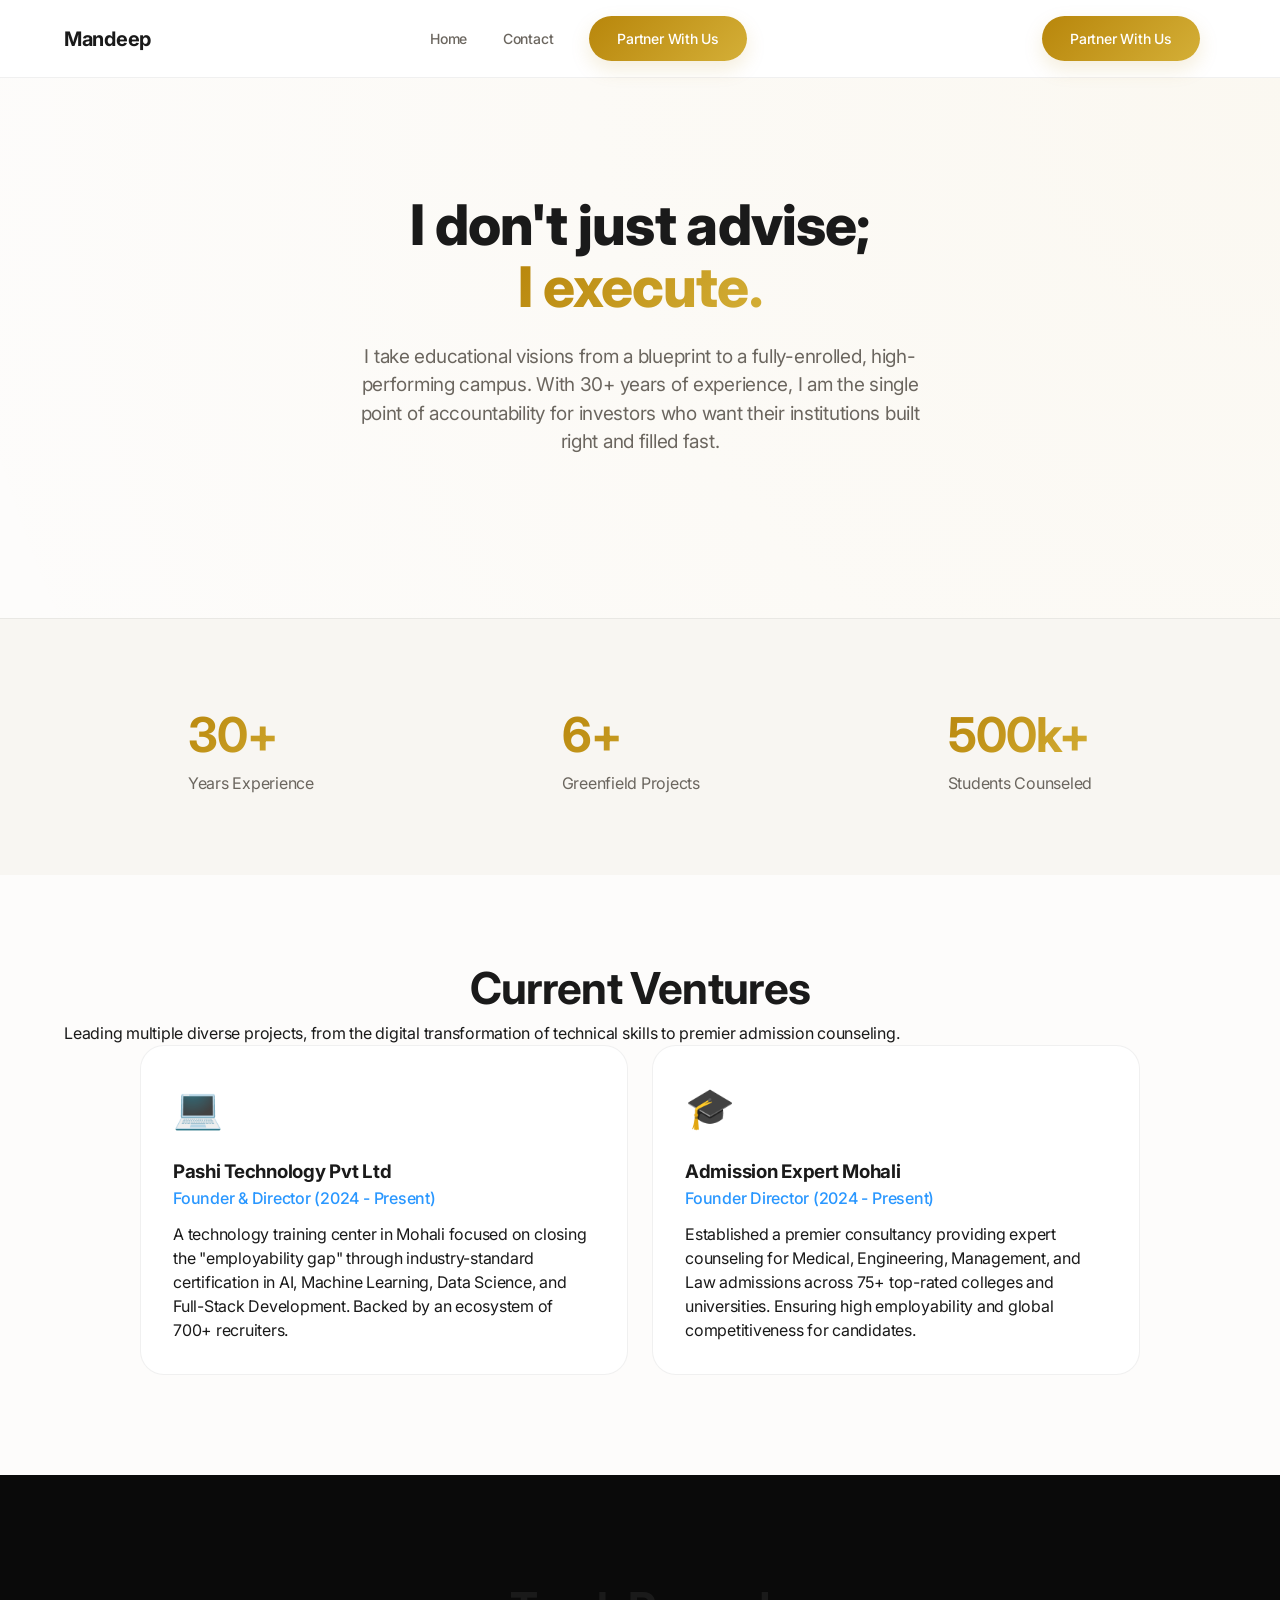
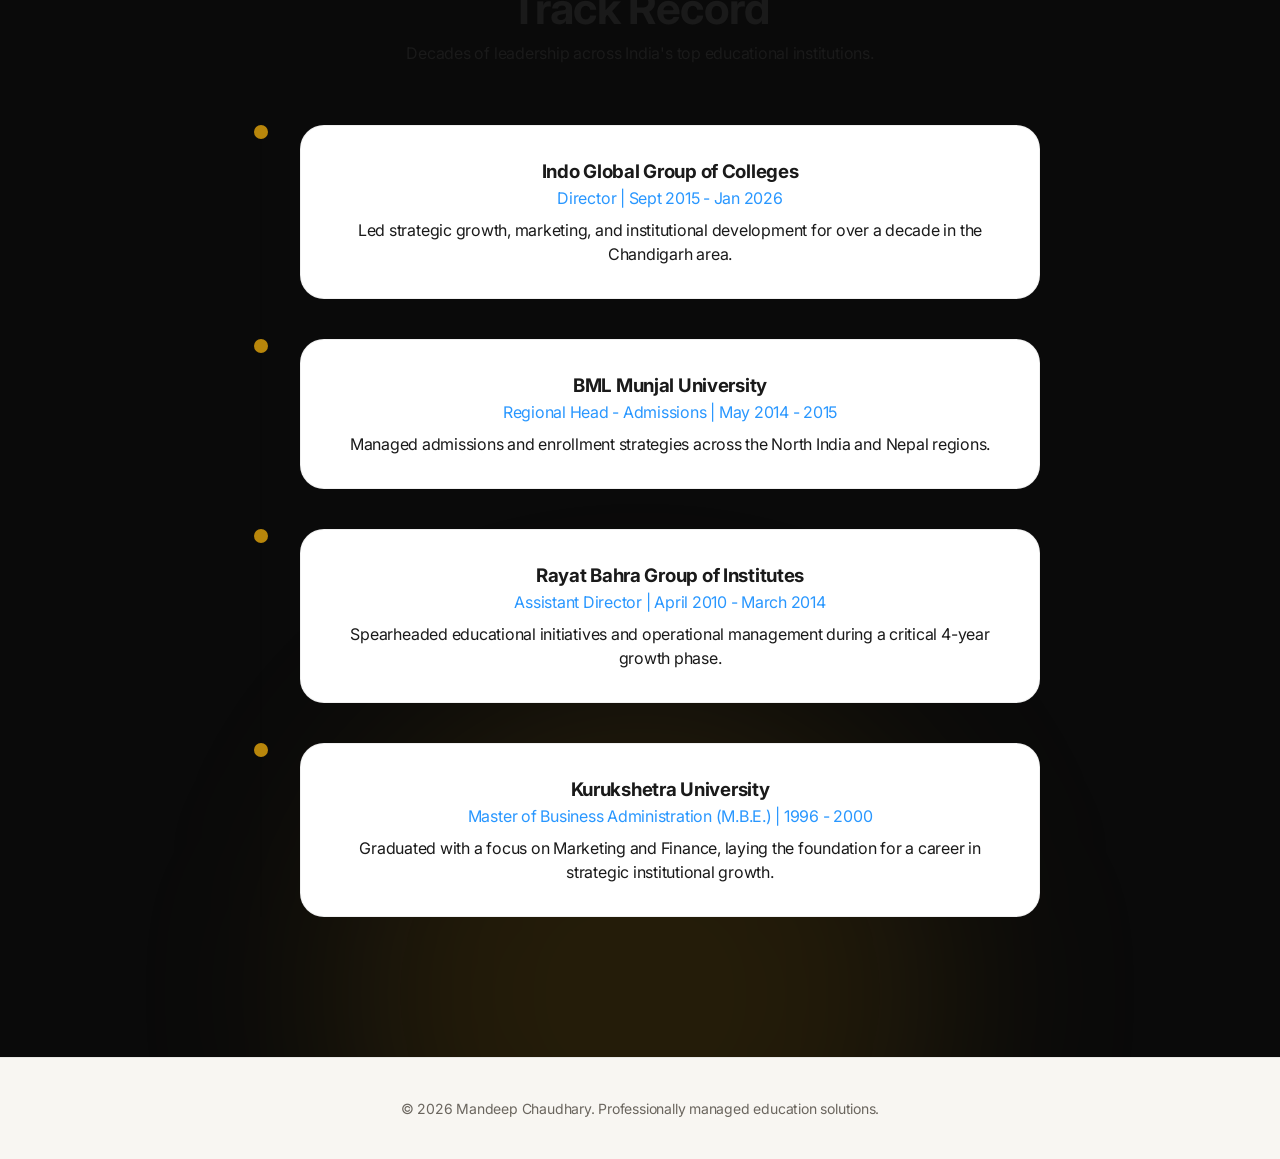
==== about.html @ f3bb678f "Add files via upload Initial website build" ====
<!DOCTYPE html>
<html lang="en">
<head>
  <meta charset="UTF-8">
  <title>About Mandeep | Education Consulting</title>
  <meta name="viewport" content="width=device-width, initial-scale=1.0">
  
  <link href="https://fonts.googleapis.com/css2?family=Inter:wght@400;500;600;700&display=swap" rel="stylesheet">
  <link rel="stylesheet" href="style.css">
</head>
<body>

<header class="navbar">
  <div class="logo">Mandeep</div>
  <button class="hamburger" id="hamburger">&#9776;</button>
  <nav id="nav-menu">
    <a href="index.html">Home</a>
    <a href="index.html#contact">Contact</a>
    <a href="index.html#contact" class="btn mobile-only-btn">Partner With Us</a>
  </nav>
  <a href="index.html#contact" class="btn desktop-btn">Partner With Us</a>
</header>

<section class="hero" style="min-height: 60vh; padding-top: 80px;">
  <div class="hero-content" style="max-width: 800px; margin: 0 auto; text-align: center;">
    <h1 style="font-size: 56px;">
      I don't just advise; <br><span>I execute.</span>
    </h1>
    <p style="margin: 24px auto;">
      I take educational visions from a blueprint to a fully-enrolled, high-performing campus. With 30+ years of experience, I am the single point of accountability for investors who want their institutions built right and filled fast.
    </p>
  </div>
</section>

<section id="impact" class="stats">
  <div class="stat">
    <h2>30+</h2>
    <p>Years Experience</p>
  </div>
  <div class="stat">
    <h2>6+</h2>
    <p>Greenfield Projects</p>
  </div>
  <div class="stat">
    <h2>500k+</h2>
    <p>Students Counseled</p>
  </div>
</section>

<section class="services" style="padding-top: 80px;">
  <div class="section-header">
    <h2>Current Ventures</h2>
    <p>Leading multiple diverse projects, from the digital transformation of technical skills to premier admission counseling.</p>
  </div>

  <div class="grid" style="grid-template-columns: 1fr 1fr; max-width: 1000px; margin: 0 auto;">
    
    <div class="service">
      <div style="font-size: 40px; margin-bottom: 20px;">💻</div>
      <h3>Pashi Technology Pvt Ltd</h3>
      <p style="color: #2997ff; margin-bottom: 12px; font-weight: 500;">Founder & Director (2024 - Present)</p>
      <p>A technology training center in Mohali focused on closing the "employability gap" through industry-standard certification in AI, Machine Learning, Data Science, and Full-Stack Development. Backed by an ecosystem of 700+ recruiters.</p>
    </div>

    <div class="service">
      <div style="font-size: 40px; margin-bottom: 20px;">🎓</div>
      <h3>Admission Expert Mohali</h3>
      <p style="color: #2997ff; margin-bottom: 12px; font-weight: 500;">Founder Director (2024 - Present)</p>
      <p>Established a premier consultancy providing expert counseling for Medical, Engineering, Management, and Law admissions across 75+ top-rated colleges and universities. Ensuring high employability and global competitiveness for candidates.</p>
    </div>

  </div>
</section>

<section class="cta" style="background: #0a0a0a;">
  <div class="section-header" style="margin-bottom: 60px;">
    <h2>Track Record</h2>
    <p>Decades of leadership across India's top educational institutions.</p>
  </div>

  <div class="timeline">
    
    <div class="timeline-item">
      <div class="timeline-dot"></div>
      <div class="timeline-content service">
        <h3>Indo Global Group of Colleges</h3>
        <p style="color: #2997ff; margin-bottom: 8px;">Director | Sept 2015 - Jan 2026</p>
        <p>Led strategic growth, marketing, and institutional development for over a decade in the Chandigarh area.</p>
      </div>
    </div>

    <div class="timeline-item">
      <div class="timeline-dot"></div>
      <div class="timeline-content service">
        <h3>BML Munjal University</h3>
        <p style="color: #2997ff; margin-bottom: 8px;">Regional Head - Admissions | May 2014 - 2015</p>
        <p>Managed admissions and enrollment strategies across the North India and Nepal regions.</p>
      </div>
    </div>

    <div class="timeline-item">
      <div class="timeline-dot"></div>
      <div class="timeline-content service">
        <h3>Rayat Bahra Group of Institutes</h3>
        <p style="color: #2997ff; margin-bottom: 8px;">Assistant Director | April 2010 - March 2014</p>
        <p>Spearheaded educational initiatives and operational management during a critical 4-year growth phase.</p>
      </div>
    </div>

    <div class="timeline-item">
      <div class="timeline-dot"></div>
      <div class="timeline-content service">
        <h3>Kurukshetra University</h3>
        <p style="color: #2997ff; margin-bottom: 8px;">Master of Business Administration (M.B.E.) | 1996 - 2000</p>
        <p>Graduated with a focus on Marketing and Finance, laying the foundation for a career in strategic institutional growth.</p>
      </div>
    </div>

  </div>
</section>

<footer>
  <p>© 2026 Mandeep Chaudhary. Professionally managed education solutions.</p>
</footer>

<script src="script.js"></script>
</body>
</html>
---- style.css ----
/* =========================================
   LUXURY TIER - IVORY & CHAMPAGNE GOLD
   Design: Mandeep Chaudhary Portfolio
========================================= */

:root {
  /* COLORS */
  --bg-main: #fdfcfb;       /* Soft Ivory */
  --bg-card: #ffffff;       /* Pure White */
  --bg-stats: #f8f6f2;     /* Subtle Off-white */
  --text-main: #1a1a1a;     /* Rich Charcoal */
  --text-secondary: #6b665f; /* Warm Gray */
  --accent: #b8860b;        /* Dark Goldenrod */
  --accent-light: #d4af37;  /* Metallic Gold */
  --accent-glow: rgba(184, 134, 11, 0.15);
  --border: rgba(0, 0, 0, 0.06);
  --glass: rgba(255, 255, 255, 0.85);
}

/* 1. LAYOUT & SCROLL FIXES (CRITICAL) */
* {
  margin: 0;
  padding: 0;
  box-sizing: border-box;
  font-family: 'Inter', -apple-system, BlinkMacSystemFont, sans-serif;
  letter-spacing: -0.015em;
}

html {
  overflow-x: hidden;
  scroll-behavior: smooth;
  height: 100%;
}

body {
  background-color: var(--bg-main);
  color: var(--text-main);
  line-height: 1.5;
  -webkit-font-smoothing: antialiased;
  width: 100%;
  min-height: 100%;
  position: relative;
  overflow-x: hidden; /* Prevents mobile right-side gap */
  overflow-y: auto;   /* Only one vertical scrollbar */
}

/* 2. NAVIGATION (IVORY GLASS) */
.navbar {
  position: sticky;
  top: 0;
  z-index: 100;
  display: flex;
  justify-content: space-between;
  padding: 16px 5%;
  align-items: center;
  background: var(--glass);
  backdrop-filter: saturate(180%) blur(20px);
  -webkit-backdrop-filter: saturate(180%) blur(20px);
  border-bottom: 1px solid var(--border);
}

.logo {
  font-weight: 700;
  font-size: 20px;
  color: var(--text-main);
}

.navbar a {
  color: var(--text-secondary);
  margin: 0 16px;
  text-decoration: none;
  font-weight: 500;
  font-size: 14px;
  transition: color 0.3s;
}

.navbar a:hover {
  color: var(--accent);
}

/* 3. BUTTONS (GOLD GRADIENT) */
.btn {
  background: linear-gradient(135deg, var(--accent), var(--accent-light));
  color: #ffffff !important;
  padding: 12px 28px;
  border-radius: 999px;
  text-decoration: none;
  font-weight: 600;
  font-size: 14px;
  display: inline-block;
  box-shadow: 0 8px 20px var(--accent-glow);
  transition: all 0.3s ease;
  border: none;
}

.btn:hover {
  transform: translateY(-2px);
  box-shadow: 0 12px 25px rgba(184, 134, 11, 0.3);
}

.btn-outline {
  background: #ffffff;
  border: 1px solid var(--accent);
  color: var(--accent);
  padding: 12px 28px;
  border-radius: 999px;
  text-decoration: none;
  font-weight: 600;
  font-size: 14px;
  transition: all 0.3s ease;
}

.btn-outline:hover {
  background: var(--bg-stats);
}

/* 4. HERO SECTION */
.hero {
  display: flex;
  justify-content: space-between;
  padding: 100px 5%;
  align-items: center;
  min-height: 85vh;
  background: radial-gradient(circle at top right, rgba(212, 175, 55, 0.05), transparent);
}

.hero h1 {
  font-size: 64px;
  font-weight: 800;
  line-height: 1.1;
  color: var(--text-main);
  margin-bottom: 24px;
}

.hero h1 span {
  background: linear-gradient(135deg, var(--accent), var(--accent-light));
  -webkit-background-clip: text;
  background-clip: text;
  -webkit-text-fill-color: transparent;
}

.hero p {
  font-size: 19px;
  color: var(--text-secondary);
  margin-bottom: 40px;
  max-width: 580px;
}

.hero-buttons {
  display: flex;
  gap: 16px;
}

/* 5. GROWTH FRAMEWORK CARD */
.hero-card {
  background: var(--bg-card);
  padding: 32px;
  border-radius: 24px;
  width: 380px;
  border: 1px solid var(--border);
  box-shadow: 0 20px 50px rgba(0, 0, 0, 0.05);
}

.hero-card h3 {
  color: var(--text-main);
  margin-bottom: 24px;
}

.vertical-marquee-container {
  height: 270px;
  overflow-y: auto;
  position: relative;
  -webkit-mask-image: linear-gradient(to bottom, transparent, black 15%, black 85%, transparent);
}

.vertical-marquee-container::-webkit-scrollbar { display: none; }

.card-item {
  display: flex;
  justify-content: space-between;
  padding: 14px;
  background: var(--bg-stats);
  border: 1px solid var(--border);
  border-radius: 12px;
  margin-bottom: 12px;
  text-decoration: none;
  color: var(--text-main);
  transition: all 0.3s;
}

.card-item:hover {
  border-color: var(--accent);
  background: #ffffff;
}

.card-item .arrow { color: var(--accent); font-weight: bold; }

.highlight {
  background: rgba(184, 134, 11, 0.08);
  border-color: var(--accent);
}

/* 6. PHASES MARQUEE (INFINITE) */
.phases-marquee {
  padding: 60px 0;
  background: #ffffff;
  overflow: hidden;
}

.marquee-track {
  display: flex;
  gap: 24px;
  animation: scrollMarquee 40s linear infinite;
}

.phase-card {
  background: var(--bg-stats);
  border: 1px solid var(--border);
  border-radius: 20px;
  padding: 30px;
  width: 380px;
  flex-shrink: 0;
}

.phase-badge {
  background: var(--accent);
  color: #fff;
  padding: 4px 12px;
  border-radius: 99px;
  font-size: 12px;
  font-weight: bold;
  margin-bottom: 15px;
  display: inline-block;
}

@keyframes scrollMarquee {
  0% { transform: translateX(0); }
  100% { transform: translateX(calc(-50% - 12px)); }
}

/* 7. COMPREHENSIVE EXPERTISE GRID */
.services {
  padding: 100px 5%;
  background: var(--bg-main);
}

.section-header h2 {
  font-size: 44px;
  color: var(--text-main);
  text-align: center;
}

.grid {
  display: grid;
  grid-template-columns: repeat(auto-fit, minmax(320px, 1fr));
  gap: 24px;
  margin-top: 50px;
}

.service {
  background: var(--bg-card);
  padding: 32px;
  border-radius: 24px;
  border: 1px solid var(--border);
  transition: all 0.4s cubic-bezier(0.16, 1, 0.3, 1);
  cursor: pointer;
}

.service:hover {
  transform: translateY(-8px);
  border-color: var(--accent);
  box-shadow: 0 20px 40px var(--accent-glow);
}

.service-image {
  width: 100%;
  border-radius: 12px;
  margin-bottom: 20px;
  filter: sepia(20%) contrast(1.05);
}

.read-more {
  color: var(--accent);
  font-weight: 700;
  margin-top: 20px;
  display: block;
}

/* 8. STATS BAR */
.stats {
  background: var(--bg-stats);
  padding: 80px 5%;
  display: flex;
  justify-content: space-around;
  border-top: 1px solid var(--border);
}

.stat h2 {
  font-size: 48px;
  background: linear-gradient(135deg, var(--accent), var(--accent-light));
  -webkit-background-clip: text;
  -webkit-text-fill-color: transparent;
}

.stat p { color: var(--text-secondary); }

/* 9. CTA SECTION */
.cta {
  text-align: center;
  padding: 100px 5%;
  background: var(--bg-card);
  position: relative;
  overflow: hidden;
}

.cta::before {
  content: '';
  position: absolute;
  bottom: -20%;
  left: 50%;
  transform: translateX(-50%);
  width: 600px;
  height: 600px;
  background: var(--accent-glow);
  filter: blur(100px);
  border-radius: 50%;
}

/* 10. MODALS (LIGHT GLASS) */
.modal-overlay {
  position: fixed;
  top: 0;
  left: 0;
  width: 100%;
  height: 100%;
  background: rgba(26, 26, 26, 0.4);
  backdrop-filter: blur(10px);
  z-index: 1000;
  display: flex;
  justify-content: center;
  align-items: center;
  opacity: 0;
  visibility: hidden;
  transition: 0.4s;
}

.modal-overlay.active { opacity: 1; visibility: visible; }

.modal-content {
  background: #ffffff;
  border-radius: 24px;
  width: 90%;
  max-width: 800px;
  max-height: 85vh;
  overflow-y: auto;
  padding: 40px;
  box-shadow: 0 40px 100px rgba(0, 0, 0, 0.15);
}

.modal-feature {
  background: var(--bg-stats);
  border-radius: 16px;
  padding: 20px;
  margin-bottom: 15px;
}

.modal-feature h4 { color: var(--accent); }

.modal-close {
  position: absolute;
  top: 20px;
  right: 20px;
  background: var(--bg-stats);
  border: none;
  width: 40px;
  height: 40px;
  border-radius: 50%;
  cursor: pointer;
  font-size: 20px;
}

/* 11. TIMELINE (ABOUT PAGE) */
.timeline {
  max-width: 800px;
  margin: 0 auto;
  position: relative;
}

.timeline::before {
  content: '';
  position: absolute;
  left: 20px;
  top: 0;
  height: 100%;
  width: 2px;
  background: var(--border);
}

.timeline-dot {
  position: absolute;
  left: 14px;
  width: 14px;
  height: 14px;
  background: var(--accent);
  border-radius: 50%;
  z-index: 2;
}

.timeline-item {
  padding-left: 60px;
  margin-bottom: 40px;
}

/* 12. MOBILE MENU */
.hamburger {
  display: none;
  background: none;
  border: none;
  font-size: 28px;
  color: var(--text-main);
  cursor: pointer;
}

@media(max-width: 900px) {
  .hamburger { display: block; }
  .desktop-btn { display: none; }
  .navbar nav {
    position: absolute;
    top: 100%;
    left: 0;
    width: 100%;
    background: #ffffff;
    display: flex;
    flex-direction: column;
    padding: 20px;
    gap: 20px;
    transform: translateY(-150%);
    transition: 0.4s;
    border-bottom: 1px solid var(--border);
    visibility: hidden;
  }
  .navbar nav.open { transform: translateY(0); visibility: visible; }
  .hero { flex-direction: column; text-align: center; }
  .hero h1 { font-size: 42px; }
  .hero-card { width: 100%; }
}

footer {
  text-align: center;
  padding: 40px;
  background: var(--bg-stats);
  border-top: 1px solid var(--border);
  color: var(--text-secondary);
  font-size: 14px;
}
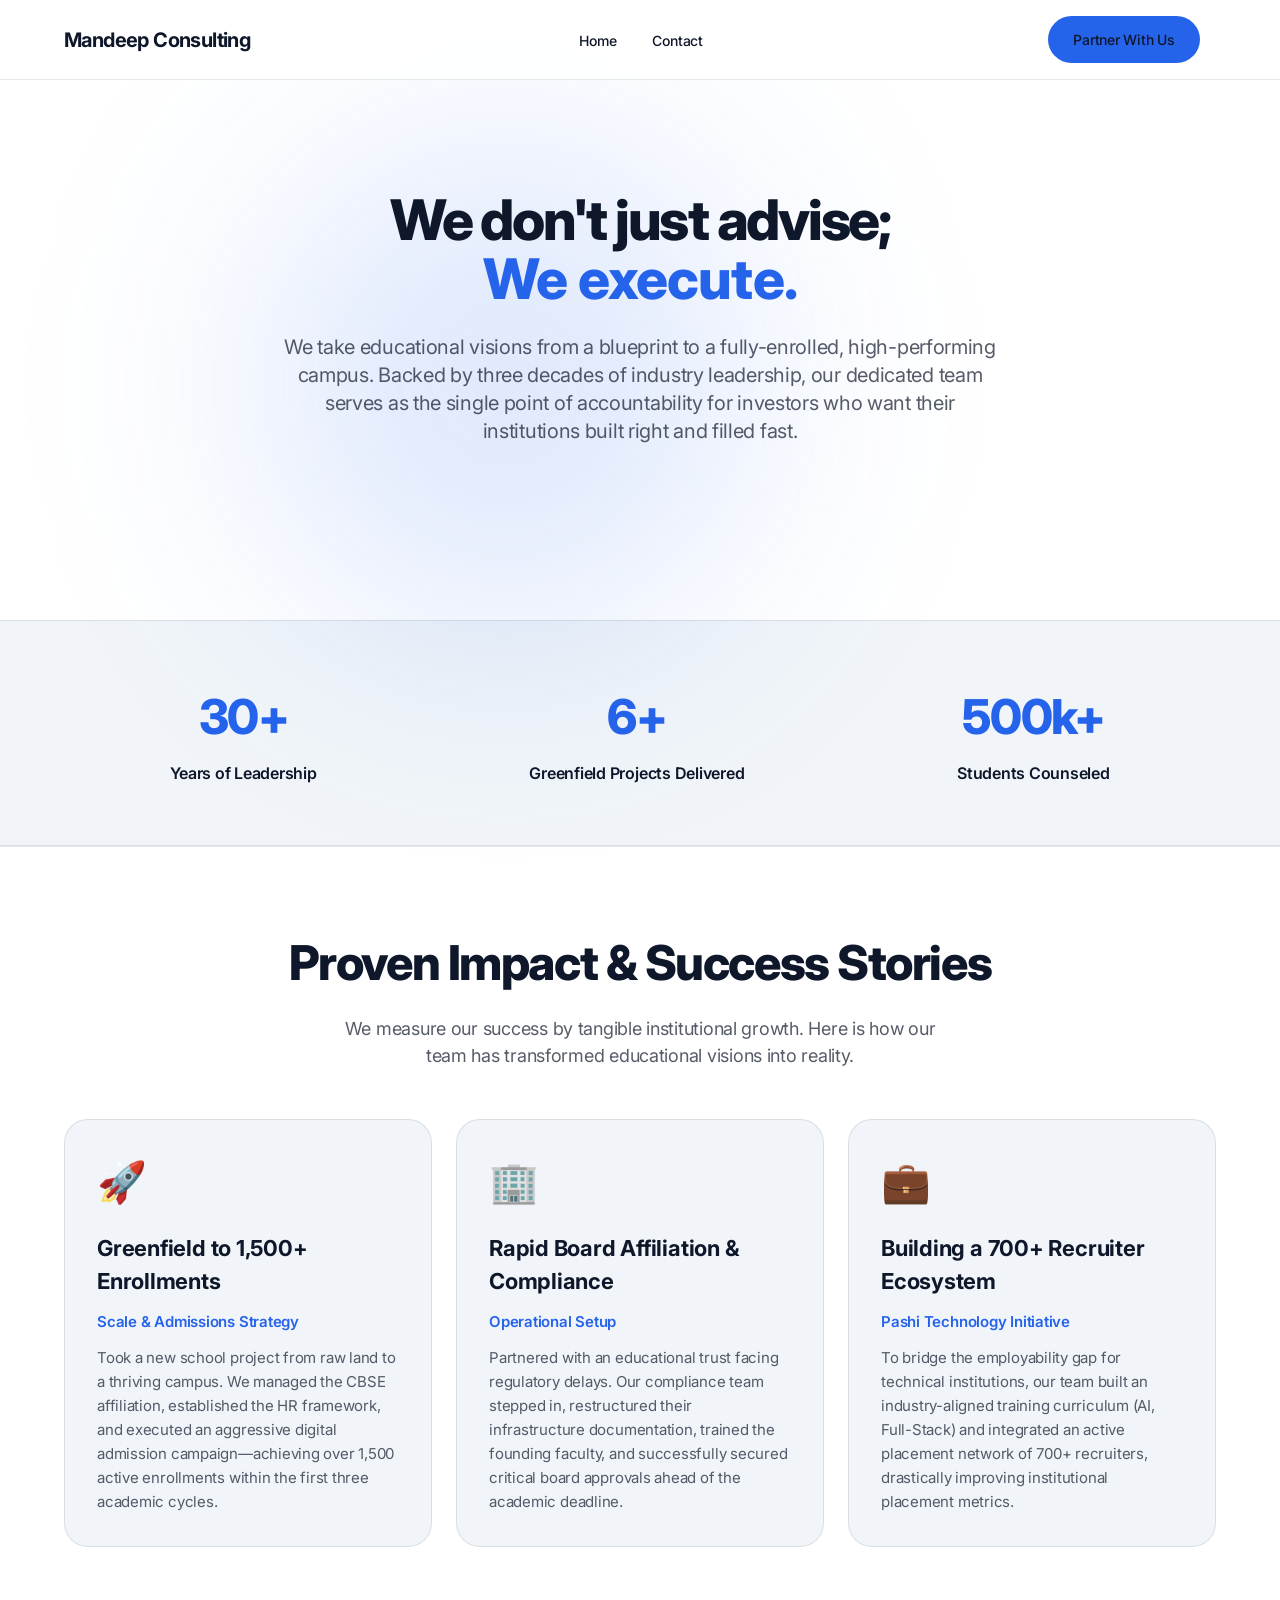
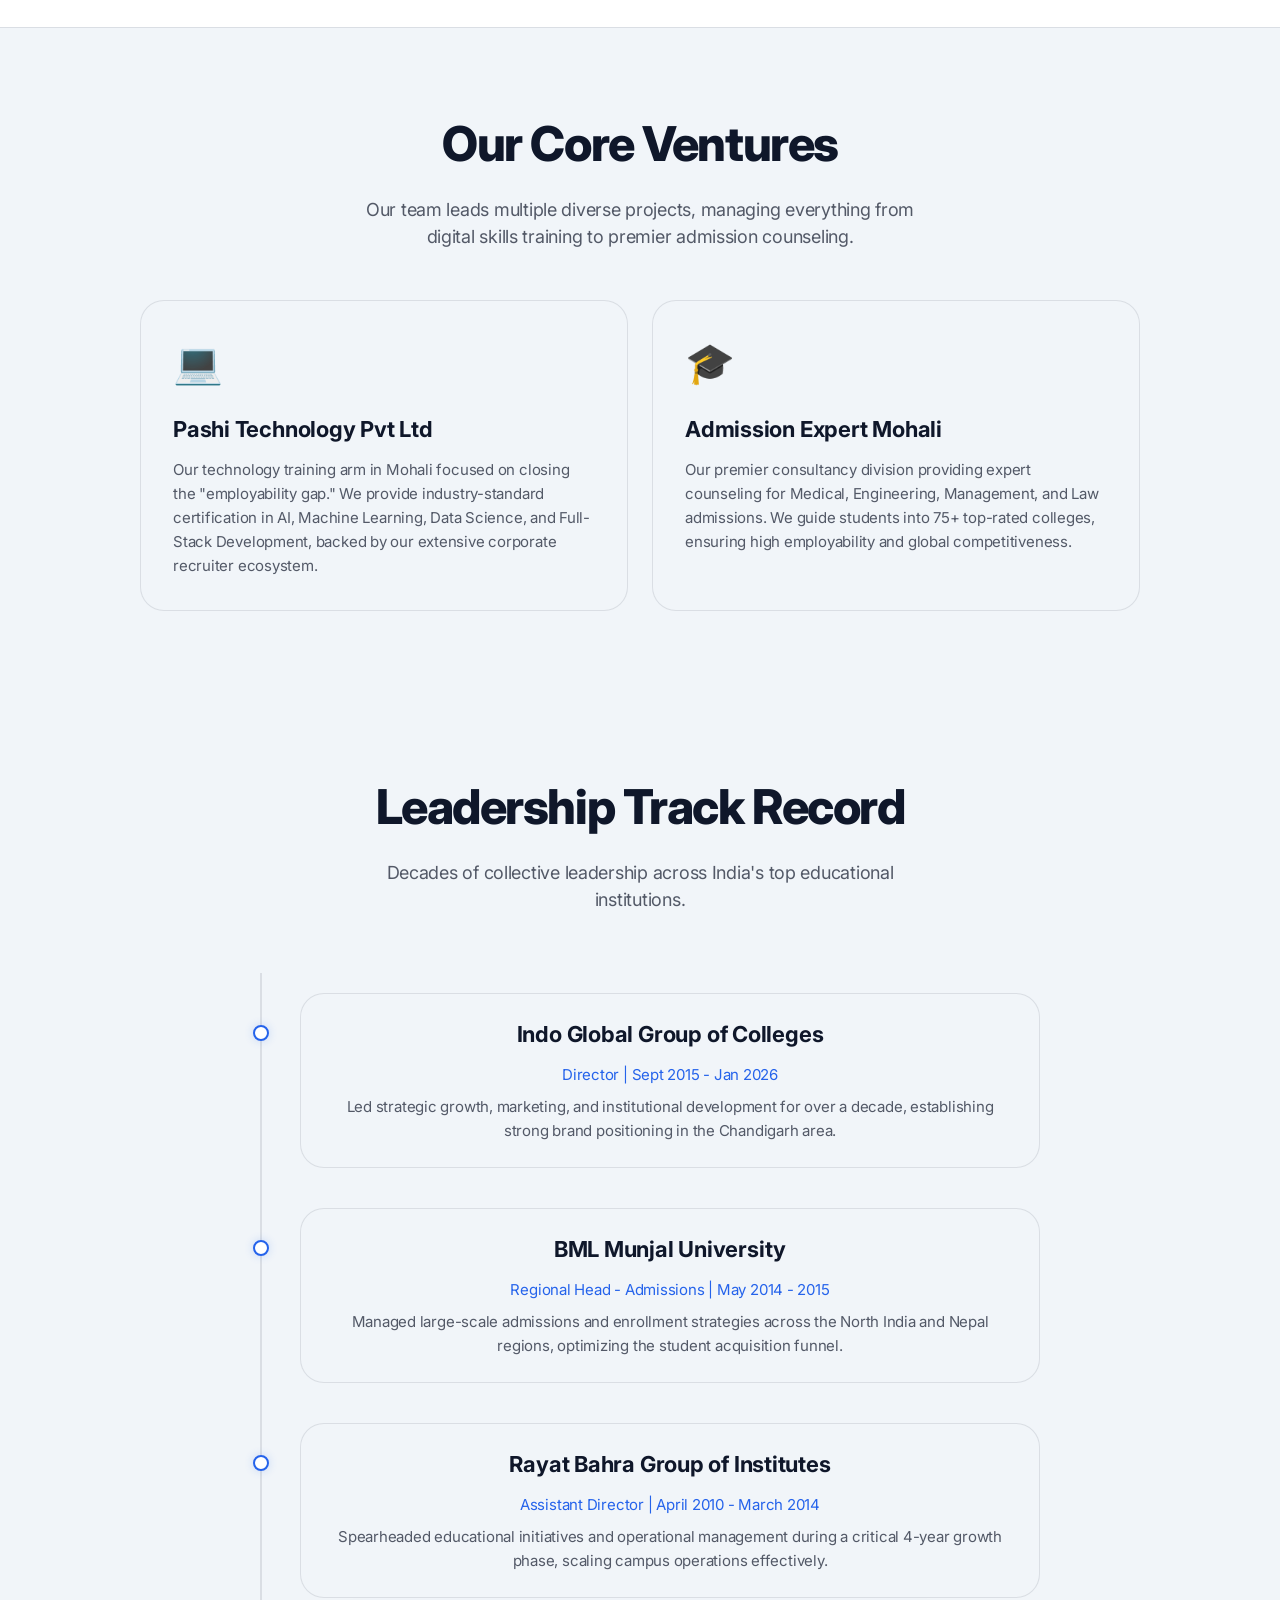
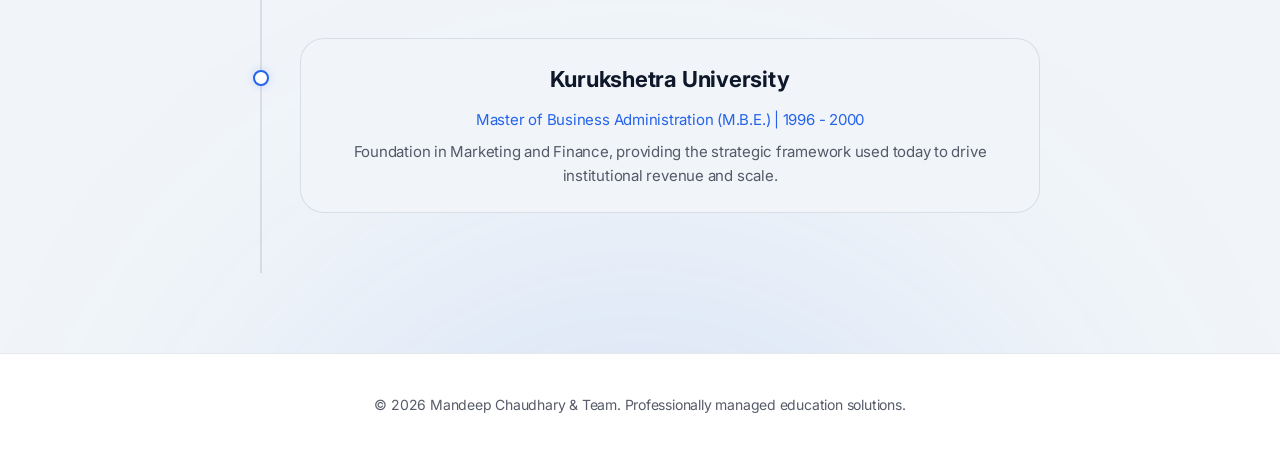
==== commit 8b95151d: "about.html" ====
--- a/about.html
+++ b/about.html
@@ -2,7 +2,7 @@
 <html lang="en">
 <head>
   <meta charset="UTF-8">
-  <title>About Mandeep | Education Consulting</title>
+  <title>About Us | Mandeep Educational Consulting</title>
   <meta name="viewport" content="width=device-width, initial-scale=1.0">
   
   <link href="https://fonts.googleapis.com/css2?family=Inter:wght@400;500;600;700&display=swap" rel="stylesheet">
@@ -11,7 +11,7 @@
 <body>
 
 <header class="navbar">
-  <div class="logo">Mandeep</div>
+  <div class="logo">Mandeep Consulting</div>
   <button class="hamburger" id="hamburger">&#9776;</button>
   <nav id="nav-menu">
     <a href="index.html">Home</a>
@@ -24,10 +24,10 @@
 <section class="hero" style="min-height: 60vh; padding-top: 80px;">
   <div class="hero-content" style="max-width: 800px; margin: 0 auto; text-align: center;">
     <h1 style="font-size: 56px;">
-      I don't just advise; <br><span>I execute.</span>
+      We don't just advise; <br><span>We execute.</span>
     </h1>
     <p style="margin: 24px auto;">
-      I take educational visions from a blueprint to a fully-enrolled, high-performing campus. With 30+ years of experience, I am the single point of accountability for investors who want their institutions built right and filled fast.
+      We take educational visions from a blueprint to a fully-enrolled, high-performing campus. Backed by three decades of industry leadership, our dedicated team serves as the single point of accountability for investors who want their institutions built right and filled fast.
     </p>
   </div>
 </section>
@@ -35,11 +35,11 @@
 <section id="impact" class="stats">
   <div class="stat">
     <h2>30+</h2>
-    <p>Years Experience</p>
+    <p>Years of Leadership</p>
   </div>
   <div class="stat">
     <h2>6+</h2>
-    <p>Greenfield Projects</p>
+    <p>Greenfield Projects Delivered</p>
   </div>
   <div class="stat">
     <h2>500k+</h2>
@@ -49,8 +49,38 @@
 
 <section class="services" style="padding-top: 80px;">
   <div class="section-header">
-    <h2>Current Ventures</h2>
-    <p>Leading multiple diverse projects, from the digital transformation of technical skills to premier admission counseling.</p>
+    <h2>Proven Impact & Success Stories</h2>
+    <p>We measure our success by tangible institutional growth. Here is how our team has transformed educational visions into reality.</p>
+  </div>
+
+  <div class="grid">
+    <div class="service">
+      <div style="font-size: 40px; margin-bottom: 20px;">🚀</div>
+      <h3>Greenfield to 1,500+ Enrollments</h3>
+      <p style="color: var(--primary); margin-bottom: 12px; font-weight: 600;">Scale & Admissions Strategy</p>
+      <p>Took a new school project from raw land to a thriving campus. We managed the CBSE affiliation, established the HR framework, and executed an aggressive digital admission campaign—achieving over 1,500 active enrollments within the first three academic cycles.</p>
+    </div>
+
+    <div class="service">
+      <div style="font-size: 40px; margin-bottom: 20px;">🏢</div>
+      <h3>Rapid Board Affiliation & Compliance</h3>
+      <p style="color: var(--primary); margin-bottom: 12px; font-weight: 600;">Operational Setup</p>
+      <p>Partnered with an educational trust facing regulatory delays. Our compliance team stepped in, restructured their infrastructure documentation, trained the founding faculty, and successfully secured critical board approvals ahead of the academic deadline.</p>
+    </div>
+
+    <div class="service">
+      <div style="font-size: 40px; margin-bottom: 20px;">💼</div>
+      <h3>Building a 700+ Recruiter Ecosystem</h3>
+      <p style="color: var(--primary); margin-bottom: 12px; font-weight: 600;">Pashi Technology Initiative</p>
+      <p>To bridge the employability gap for technical institutions, our team built an industry-aligned training curriculum (AI, Full-Stack) and integrated an active placement network of 700+ recruiters, drastically improving institutional placement metrics.</p>
+    </div>
+  </div>
+</section>
+
+<section class="services" style="padding-top: 80px; background: var(--bg-section);">
+  <div class="section-header">
+    <h2>Our Core Ventures</h2>
+    <p>Our team leads multiple diverse projects, managing everything from digital skills training to premier admission counseling.</p>
   </div>
 
   <div class="grid" style="grid-template-columns: 1fr 1fr; max-width: 1000px; margin: 0 auto;">
@@ -58,24 +88,22 @@
     <div class="service">
       <div style="font-size: 40px; margin-bottom: 20px;">💻</div>
       <h3>Pashi Technology Pvt Ltd</h3>
-      <p style="color: #2997ff; margin-bottom: 12px; font-weight: 500;">Founder & Director (2024 - Present)</p>
-      <p>A technology training center in Mohali focused on closing the "employability gap" through industry-standard certification in AI, Machine Learning, Data Science, and Full-Stack Development. Backed by an ecosystem of 700+ recruiters.</p>
+      <p>Our technology training arm in Mohali focused on closing the "employability gap." We provide industry-standard certification in AI, Machine Learning, Data Science, and Full-Stack Development, backed by our extensive corporate recruiter ecosystem.</p>
     </div>
 
     <div class="service">
       <div style="font-size: 40px; margin-bottom: 20px;">🎓</div>
       <h3>Admission Expert Mohali</h3>
-      <p style="color: #2997ff; margin-bottom: 12px; font-weight: 500;">Founder Director (2024 - Present)</p>
-      <p>Established a premier consultancy providing expert counseling for Medical, Engineering, Management, and Law admissions across 75+ top-rated colleges and universities. Ensuring high employability and global competitiveness for candidates.</p>
+      <p>Our premier consultancy division providing expert counseling for Medical, Engineering, Management, and Law admissions. We guide students into 75+ top-rated colleges, ensuring high employability and global competitiveness.</p>
     </div>
 
   </div>
 </section>
 
-<section class="cta" style="background: #0a0a0a;">
+<section class="cta">
   <div class="section-header" style="margin-bottom: 60px;">
-    <h2>Track Record</h2>
-    <p>Decades of leadership across India's top educational institutions.</p>
+    <h2>Leadership Track Record</h2>
+    <p>Decades of collective leadership across India's top educational institutions.</p>
   </div>
 
   <div class="timeline">
@@ -84,8 +112,8 @@
       <div class="timeline-dot"></div>
       <div class="timeline-content service">
         <h3>Indo Global Group of Colleges</h3>
-        <p style="color: #2997ff; margin-bottom: 8px;">Director | Sept 2015 - Jan 2026</p>
-        <p>Led strategic growth, marketing, and institutional development for over a decade in the Chandigarh area.</p>
+        <p style="color: var(--primary); margin-bottom: 8px;">Director | Sept 2015 - Jan 2026</p>
+        <p>Led strategic growth, marketing, and institutional development for over a decade, establishing strong brand positioning in the Chandigarh area.</p>
       </div>
     </div>
 
@@ -93,8 +121,8 @@
       <div class="timeline-dot"></div>
       <div class="timeline-content service">
         <h3>BML Munjal University</h3>
-        <p style="color: #2997ff; margin-bottom: 8px;">Regional Head - Admissions | May 2014 - 2015</p>
-        <p>Managed admissions and enrollment strategies across the North India and Nepal regions.</p>
+        <p style="color: var(--primary); margin-bottom: 8px;">Regional Head - Admissions | May 2014 - 2015</p>
+        <p>Managed large-scale admissions and enrollment strategies across the North India and Nepal regions, optimizing the student acquisition funnel.</p>
       </div>
     </div>
 
@@ -102,8 +130,8 @@
       <div class="timeline-dot"></div>
       <div class="timeline-content service">
         <h3>Rayat Bahra Group of Institutes</h3>
-        <p style="color: #2997ff; margin-bottom: 8px;">Assistant Director | April 2010 - March 2014</p>
-        <p>Spearheaded educational initiatives and operational management during a critical 4-year growth phase.</p>
+        <p style="color: var(--primary); margin-bottom: 8px;">Assistant Director | April 2010 - March 2014</p>
+        <p>Spearheaded educational initiatives and operational management during a critical 4-year growth phase, scaling campus operations effectively.</p>
       </div>
     </div>
 
@@ -111,8 +139,8 @@
       <div class="timeline-dot"></div>
       <div class="timeline-content service">
         <h3>Kurukshetra University</h3>
-        <p style="color: #2997ff; margin-bottom: 8px;">Master of Business Administration (M.B.E.) | 1996 - 2000</p>
-        <p>Graduated with a focus on Marketing and Finance, laying the foundation for a career in strategic institutional growth.</p>
+        <p style="color: var(--primary); margin-bottom: 8px;">Master of Business Administration (M.B.E.) | 1996 - 2000</p>
+        <p>Foundation in Marketing and Finance, providing the strategic framework used today to drive institutional revenue and scale.</p>
       </div>
     </div>
 
@@ -120,9 +148,9 @@
 </section>
 
 <footer>
-  <p>© 2026 Mandeep Chaudhary. Professionally managed education solutions.</p>
+  <p>© 2026 Mandeep Chaudhary & Team. Professionally managed education solutions.</p>
 </footer>
 
 <script src="script.js"></script>
 </body>
-</html>+</html>
--- a/style.css
+++ b/style.css
@@ -1,23 +1,22 @@
 /* =========================================
-   LUXURY TIER - IVORY & CHAMPAGNE GOLD
-   Design: Mandeep Chaudhary Portfolio
+   PREMIUM LIGHT THEME (SLATE & ROYAL BLUE)
 ========================================= */
 
 :root {
-  /* COLORS */
-  --bg-main: #fdfcfb;       /* Soft Ivory */
-  --bg-card: #ffffff;       /* Pure White */
-  --bg-stats: #f8f6f2;     /* Subtle Off-white */
-  --text-main: #1a1a1a;     /* Rich Charcoal */
-  --text-secondary: #6b665f; /* Warm Gray */
-  --accent: #b8860b;        /* Dark Goldenrod */
-  --accent-light: #d4af37;  /* Metallic Gold */
-  --accent-glow: rgba(184, 134, 11, 0.15);
-  --border: rgba(0, 0, 0, 0.06);
+  /* COLOR PALETTE PROVIDED */
+  --bg-main: #FFFFFF;         /* background */
+  --bg-section: #F1F5F9;      /* section */
+  --primary: #2563EB;         /* primary blue */
+  --primary-hover: #1E40AF;   /* hover */
+  --text-main: #0F172A;       /* text */
+  
+  /* DERIVED VARIABLES FOR UI ELEMENTS */
+  --text-muted: rgba(15, 23, 42, 0.7);
+  --border-color: rgba(15, 23, 42, 0.1);
   --glass: rgba(255, 255, 255, 0.85);
-}
-
-/* 1. LAYOUT & SCROLL FIXES (CRITICAL) */
+  --glow: rgba(37, 99, 235, 0.15);
+}
+
 * {
   margin: 0;
   padding: 0;
@@ -26,10 +25,18 @@
   letter-spacing: -0.015em;
 }
 
+/* ABSOLUTE LAYOUT RESET */
+html, body {
+  margin: 0;
+  padding: 0;
+  width: 100%;
+  height: auto; 
+  min-height: 100%;
+}
+
 html {
   overflow-x: hidden;
   scroll-behavior: smooth;
-  height: 100%;
 }
 
 body {
@@ -37,14 +44,13 @@
   color: var(--text-main);
   line-height: 1.5;
   -webkit-font-smoothing: antialiased;
-  width: 100%;
-  min-height: 100%;
-  position: relative;
-  overflow-x: hidden; /* Prevents mobile right-side gap */
-  overflow-y: auto;   /* Only one vertical scrollbar */
-}
-
-/* 2. NAVIGATION (IVORY GLASS) */
+  overflow: visible; 
+  position: relative;
+  overflow-x: hidden; 
+  overflow-y: visible;
+}
+
+/* NAVBAR - FROSTED GLASS */
 .navbar {
   position: sticky;
   top: 0;
@@ -56,94 +62,117 @@
   background: var(--glass);
   backdrop-filter: saturate(180%) blur(20px);
   -webkit-backdrop-filter: saturate(180%) blur(20px);
-  border-bottom: 1px solid var(--border);
-}
-
-.logo {
-  font-weight: 700;
-  font-size: 20px;
-  color: var(--text-main);
+  border-bottom: 1px solid var(--border-color);
 }
 
 .navbar a {
-  color: var(--text-secondary);
+  color: var(--text-main);
   margin: 0 16px;
   text-decoration: none;
   font-weight: 500;
   font-size: 14px;
-  transition: color 0.3s;
+  transition: color 0.2s ease;
 }
 
 .navbar a:hover {
-  color: var(--accent);
-}
-
-/* 3. BUTTONS (GOLD GRADIENT) */
+  color: var(--primary);
+}
+
+.logo {
+  font-weight: 700;
+  font-size: 20px;
+  color: var(--text-main);
+  letter-spacing: -0.03em;
+}
+
+/* PREMIUM BUTTONS */
 .btn {
-  background: linear-gradient(135deg, var(--accent), var(--accent-light));
-  color: #ffffff !important;
-  padding: 12px 28px;
-  border-radius: 999px;
-  text-decoration: none;
-  font-weight: 600;
-  font-size: 14px;
-  display: inline-block;
-  box-shadow: 0 8px 20px var(--accent-glow);
-  transition: all 0.3s ease;
-  border: none;
-}
-
-.btn:hover {
-  transform: translateY(-2px);
-  box-shadow: 0 12px 25px rgba(184, 134, 11, 0.3);
-}
-
-.btn-outline {
-  background: #ffffff;
-  border: 1px solid var(--accent);
-  color: var(--accent);
-  padding: 12px 28px;
+  background: var(--primary);
+  color: #FFFFFF;
+  padding: 12px 24px;
   border-radius: 999px;
   text-decoration: none;
   font-weight: 600;
   font-size: 14px;
   transition: all 0.3s ease;
+  display: inline-block;
+  border: 1px solid transparent;
+}
+
+.btn:hover {
+  background: var(--primary-hover);
+  transform: scale(1.02);
+  box-shadow: 0 4px 15px var(--glow);
+}
+
+.btn-outline {
+  background: transparent;
+  border: 1px solid var(--primary);
+  color: var(--primary);
+  padding: 12px 24px;
+  border-radius: 999px;
+  text-decoration: none;
+  font-weight: 500;
+  font-size: 14px;
+  transition: all 0.3s ease;
 }
 
 .btn-outline:hover {
-  background: var(--bg-stats);
-}
-
-/* 4. HERO SECTION */
+  background: var(--bg-section);
+  border-color: var(--primary-hover);
+  color: var(--primary-hover);
+}
+
+/* HERO SECTION */
 .hero {
   display: flex;
   justify-content: space-between;
-  padding: 100px 5%;
+  padding: 120px 5%;
   align-items: center;
-  min-height: 85vh;
-  background: radial-gradient(circle at top right, rgba(212, 175, 55, 0.05), transparent);
+  min-height: 90vh;
+  position: relative;
+  background-color: var(--bg-main);
+}
+
+.hero::before {
+  content: '';
+  position: absolute;
+  top: 10%;
+  left: 20%;
+  width: 500px;
+  height: 500px;
+  background: var(--glow);
+  filter: blur(120px);
+  border-radius: 50%;
+  z-index: 0;
+  pointer-events: none;
+}
+
+.hero-content {
+  position: relative;
+  z-index: 1;
+  max-width: 650px;
 }
 
 .hero h1 {
   font-size: 64px;
   font-weight: 800;
-  line-height: 1.1;
-  color: var(--text-main);
+  line-height: 1.05;
+  letter-spacing: -0.04em;
   margin-bottom: 24px;
+  color: var(--text-main);
 }
 
 .hero h1 span {
-  background: linear-gradient(135deg, var(--accent), var(--accent-light));
-  -webkit-background-clip: text;
-  background-clip: text;
-  -webkit-text-fill-color: transparent;
+  color: var(--primary);
 }
 
 .hero p {
-  font-size: 19px;
-  color: var(--text-secondary);
+  font-size: 20px;
+  color: var(--text-muted);
   margin-bottom: 40px;
-  max-width: 580px;
+  max-width: 90%;
+  line-height: 1.4;
 }
 
 .hero-buttons {
@@ -151,164 +180,227 @@
   gap: 16px;
 }
 
-/* 5. GROWTH FRAMEWORK CARD */
+/* HERO CARD (Interactive Menu) */
 .hero-card {
-  background: var(--bg-card);
+  position: relative;
+  z-index: 1;
+  background: var(--bg-section);
   padding: 32px;
   border-radius: 24px;
   width: 380px;
-  border: 1px solid var(--border);
-  box-shadow: 0 20px 50px rgba(0, 0, 0, 0.05);
+  border: 1px solid var(--border-color);
+  box-shadow: 0 20px 40px rgba(15, 23, 42, 0.08);
 }
 
 .hero-card h3 {
+  font-size: 20px;
+  font-weight: 700;
   color: var(--text-main);
   margin-bottom: 24px;
-}
-
+  letter-spacing: -0.02em;
+}
+
+.card-item {
+  padding: 16px;
+  margin-bottom: 12px;
+  background: var(--bg-main);
+  border: 1px solid var(--border-color);
+  border-radius: 14px;
+  color: var(--text-main);
+  font-size: 15px;
+  font-weight: 500;
+  display: flex;
+  align-items: center;
+  justify-content: space-between;
+  text-decoration: none;
+  cursor: pointer;
+  transition: all 0.3s ease;
+}
+
+.card-item .item-text {
+  display: flex;
+  align-items: center;
+  gap: 12px;
+}
+
+.card-item .arrow {
+  opacity: 0;
+  transform: translateX(-10px);
+  transition: all 0.3s cubic-bezier(0.16, 1, 0.3, 1);
+  color: var(--primary);
+  font-weight: 700;
+}
+
+.card-item:hover {
+  background: #FFFFFF;
+  transform: translateY(-2px);
+  border-color: var(--primary);
+  box-shadow: 0 4px 12px var(--glow);
+}
+
+.card-item:hover .arrow {
+  opacity: 1;
+  transform: translateX(0);
+}
+
+.highlight {
+  background: rgba(37, 99, 235, 0.05);
+  border-color: var(--primary);
+  color: var(--primary);
+}
+
+/* VERTICAL MARQUEE */
 .vertical-marquee-container {
-  height: 270px;
+  height: 270px; 
   overflow-y: auto;
-  position: relative;
-  -webkit-mask-image: linear-gradient(to bottom, transparent, black 15%, black 85%, transparent);
-}
-
-.vertical-marquee-container::-webkit-scrollbar { display: none; }
-
-.card-item {
-  display: flex;
-  justify-content: space-between;
-  padding: 14px;
-  background: var(--bg-stats);
-  border: 1px solid var(--border);
-  border-radius: 12px;
-  margin-bottom: 12px;
-  text-decoration: none;
-  color: var(--text-main);
-  transition: all 0.3s;
-}
-
-.card-item:hover {
-  border-color: var(--accent);
-  background: #ffffff;
-}
-
-.card-item .arrow { color: var(--accent); font-weight: bold; }
-
-.highlight {
-  background: rgba(184, 134, 11, 0.08);
-  border-color: var(--accent);
-}
-
-/* 6. PHASES MARQUEE (INFINITE) */
-.phases-marquee {
-  padding: 60px 0;
-  background: #ffffff;
-  overflow: hidden;
-}
-
-.marquee-track {
-  display: flex;
-  gap: 24px;
-  animation: scrollMarquee 40s linear infinite;
-}
-
-.phase-card {
-  background: var(--bg-stats);
-  border: 1px solid var(--border);
-  border-radius: 20px;
-  padding: 30px;
-  width: 380px;
-  flex-shrink: 0;
-}
-
-.phase-badge {
-  background: var(--accent);
-  color: #fff;
-  padding: 4px 12px;
-  border-radius: 99px;
-  font-size: 12px;
-  font-weight: bold;
-  margin-bottom: 15px;
-  display: inline-block;
-}
-
-@keyframes scrollMarquee {
-  0% { transform: translateX(0); }
-  100% { transform: translateX(calc(-50% - 12px)); }
-}
-
-/* 7. COMPREHENSIVE EXPERTISE GRID */
+  scroll-behavior: auto;
+  position: relative;
+  -webkit-mask-image: linear-gradient(to bottom, transparent 0%, black 10%, black 90%, transparent 100%);
+  mask-image: linear-gradient(to bottom, transparent 0%, black 10%, black 90%, transparent 100%);
+  scrollbar-width: none;
+  -ms-overflow-style: none;
+}
+
+.vertical-marquee-container::-webkit-scrollbar {
+  display: none; 
+}
+
+.vertical-marquee-track {
+  display: flex;
+  flex-direction: column;
+}
+
+/* SERVICES GRID */
 .services {
-  padding: 100px 5%;
+  padding: 80px 5%;
   background: var(--bg-main);
+  border-top: 1px solid var(--border-color);
+}
+
+.section-header {
+  text-align: center;
+  margin-bottom: 50px;
 }
 
 .section-header h2 {
-  font-size: 44px;
-  color: var(--text-main);
-  text-align: center;
+  font-size: 48px;
+  font-weight: 800;
+  color: var(--text-main);
+  letter-spacing: -0.03em;
+  margin-bottom: 16px;
+}
+
+.section-header p {
+  font-size: 18px;
+  color: var(--text-muted);
+  max-width: 600px;
+  margin: 0 auto;
 }
 
 .grid {
   display: grid;
   grid-template-columns: repeat(auto-fit, minmax(320px, 1fr));
   gap: 24px;
-  margin-top: 50px;
-}
-
+}
+
+/* SERVICE CARDS */
 .service {
-  background: var(--bg-card);
+  background: var(--bg-section);
   padding: 32px;
   border-radius: 24px;
-  border: 1px solid var(--border);
+  border: 1px solid var(--border-color);
   transition: all 0.4s cubic-bezier(0.16, 1, 0.3, 1);
+  position: relative;
+  display: flex;
+  flex-direction: column;
   cursor: pointer;
+  scroll-margin-top: 100px;
 }
 
 .service:hover {
-  transform: translateY(-8px);
-  border-color: var(--accent);
-  box-shadow: 0 20px 40px var(--accent-glow);
+  background: var(--bg-main);
+  border-color: var(--primary);
+  transform: translateY(-6px);
+  box-shadow: 0 20px 40px var(--glow);
 }
 
 .service-image {
   width: 100%;
+  height: auto;
   border-radius: 12px;
-  margin-bottom: 20px;
-  filter: sepia(20%) contrast(1.05);
-}
-
+  margin-bottom: 24px;
+  object-fit: cover;
+  transition: all 0.4s ease;
+}
+
+.service h3 {
+  font-size: 22px;
+  font-weight: 700;
+  color: var(--text-main);
+  margin-bottom: 12px;
+  letter-spacing: -0.01em;
+}
+
+.service p {
+  color: var(--text-muted);
+  font-size: 15px;
+  line-height: 1.6;
+}
+
+/* READ MORE LINK */
 .read-more {
-  color: var(--accent);
+  margin-top: auto; 
+  padding-top: 20px;
+  color: var(--primary);
+  font-size: 14px;
   font-weight: 700;
-  margin-top: 20px;
-  display: block;
-}
-
-/* 8. STATS BAR */
+  display: inline-flex;
+  align-items: center;
+  transition: all 0.3s ease;
+}
+
+.rm-arrow {
+  margin-left: 6px;
+  transition: transform 0.3s cubic-bezier(0.16, 1, 0.3, 1);
+}
+
+.service:hover .rm-arrow {
+  transform: translateX(6px);
+}
+
+/* STATS SECTION */
 .stats {
-  background: var(--bg-stats);
-  padding: 80px 5%;
   display: flex;
   justify-content: space-around;
-  border-top: 1px solid var(--border);
+  padding: 60px 5%;
+  background: var(--bg-section);
+  border-top: 1px solid var(--border-color);
+  border-bottom: 1px solid var(--border-color);
+}
+
+.stat {
+  text-align: center;
 }
 
 .stat h2 {
   font-size: 48px;
-  background: linear-gradient(135deg, var(--accent), var(--accent-light));
-  -webkit-background-clip: text;
-  -webkit-text-fill-color: transparent;
-}
-
-.stat p { color: var(--text-secondary); }
-
-/* 9. CTA SECTION */
+  font-weight: 800;
+  color: var(--primary);
+  margin-bottom: 8px;
+  letter-spacing: -0.03em;
+}
+
+.stat p {
+  color: var(--text-main);
+  font-size: 16px;
+  font-weight: 600;
+}
+
+/* CTA SECTION */
 .cta {
   text-align: center;
-  padding: 100px 5%;
-  background: var(--bg-card);
+  padding: 80px 5%;
+  background: var(--bg-section);
   position: relative;
   overflow: hidden;
 }
@@ -316,140 +408,456 @@
 .cta::before {
   content: '';
   position: absolute;
-  bottom: -20%;
+  bottom: -50%;
   left: 50%;
   transform: translateX(-50%);
-  width: 600px;
-  height: 600px;
-  background: var(--accent-glow);
-  filter: blur(100px);
+  width: 700px;
+  height: 700px;
+  background: var(--glow);
+  filter: blur(150px);
   border-radius: 50%;
-}
-
-/* 10. MODALS (LIGHT GLASS) */
+  z-index: 0;
+  pointer-events: none;
+}
+
+.cta-content {
+  position: relative;
+  z-index: 1;
+}
+
+.cta h2 {
+  font-size: 48px;
+  font-weight: 800;
+  color: var(--text-main);
+  margin-bottom: 16px;
+  letter-spacing: -0.03em;
+}
+
+.cta .btn {
+  background: var(--primary);
+  color: #FFFFFF;
+  padding: 16px 36px;
+  font-size: 16px;
+  margin-top: 10px;
+}
+
+/* FOOTER */
+footer {
+  text-align: center;
+  padding: 40px 5%;
+  color: var(--text-muted);
+  background: var(--bg-main);
+  font-size: 14px;
+  border-top: 1px solid var(--border-color);
+}
+
+/* INFINITE PHASES MARQUEE */
+.phases-marquee {
+  padding: 60px 0;
+  background: var(--bg-main);
+  border-top: 1px solid var(--border-color);
+  overflow: hidden;
+  position: relative;
+  display: flex;
+  -webkit-mask-image: linear-gradient(to right, transparent, black 10%, black 90%, transparent);
+  mask-image: linear-gradient(to right, transparent, black 10%, black 90%, transparent);
+}
+
+.marquee-track {
+  display: flex;
+  gap: 24px;
+  width: max-content;
+  animation: scrollMarquee 40s linear infinite;
+  padding-left: 24px;
+}
+
+.marquee-track:hover {
+  animation-play-state: paused;
+}
+
+.phase-card {
+  background: var(--bg-section);
+  border: 1px solid var(--border-color);
+  border-radius: 20px;
+  padding: 32px;
+  width: 400px;
+  flex-shrink: 0;
+  transition: background 0.3s ease;
+}
+
+.phase-card:hover {
+  background: var(--bg-main);
+  border-color: var(--primary);
+  box-shadow: 0 10px 30px var(--glow);
+}
+
+.phase-badge {
+  display: inline-block;
+  background: rgba(37, 99, 235, 0.1);
+  color: var(--primary);
+  padding: 6px 12px;
+  border-radius: 999px;
+  font-size: 13px;
+  font-weight: 700;
+  margin-bottom: 16px;
+  letter-spacing: 0.02em;
+}
+
+.phase-card h4 {
+  font-size: 20px;
+  font-weight: 700;
+  color: var(--text-main);
+  margin-bottom: 12px;
+  letter-spacing: -0.01em;
+}
+
+.phase-card p {
+  color: var(--text-muted);
+  font-size: 15px;
+  line-height: 1.6;
+}
+
+@keyframes scrollMarquee {
+  0% { transform: translateX(0); }
+  100% { transform: translateX(calc(-50% - 12px)); }
+}
+
+/* TIMELINE (ABOUT PAGE) */
+.timeline {
+  max-width: 800px;
+  margin: 0 auto;
+  position: relative;
+  padding: 20px 0;
+}
+
+.timeline::before {
+  content: '';
+  position: absolute;
+  top: 0;
+  left: 20px;
+  height: 100%;
+  width: 2px;
+  background: var(--border-color);
+}
+
+.timeline-item {
+  position: relative;
+  margin-bottom: 40px;
+  padding-left: 60px;
+}
+
+.timeline-dot {
+  position: absolute;
+  left: 13px;
+  top: 32px;
+  width: 16px;
+  height: 16px;
+  background: var(--bg-main);
+  border: 2px solid var(--primary);
+  border-radius: 50%;
+  box-shadow: 0 0 10px rgba(37, 99, 235, 0.2);
+  z-index: 2;
+  transition: all 0.3s ease;
+}
+
+.timeline-item:hover .timeline-dot {
+  background: var(--primary);
+  box-shadow: 0 0 20px rgba(37, 99, 235, 0.4);
+}
+
+.timeline-content.service {
+  padding: 24px 32px;
+}
+
+.timeline-content.service:hover {
+  transform: translateX(6px) translateY(0); 
+}
+
+/* MODAL (POP-UP) STYLES */
 .modal-overlay {
   position: fixed;
   top: 0;
   left: 0;
   width: 100%;
-  height: 100%;
-  background: rgba(26, 26, 26, 0.4);
+  height: 100vh;
+  background: rgba(15, 23, 42, 0.6);
   backdrop-filter: blur(10px);
+  -webkit-backdrop-filter: blur(10px);
   z-index: 1000;
   display: flex;
   justify-content: center;
   align-items: center;
   opacity: 0;
   visibility: hidden;
-  transition: 0.4s;
-}
-
-.modal-overlay.active { opacity: 1; visibility: visible; }
+  transition: all 0.4s cubic-bezier(0.16, 1, 0.3, 1);
+}
+
+.modal-overlay.active {
+  opacity: 1;
+  visibility: visible;
+}
 
 .modal-content {
-  background: #ffffff;
+  background: var(--bg-main);
+  border: 1px solid var(--border-color);
   border-radius: 24px;
   width: 90%;
   max-width: 800px;
   max-height: 85vh;
   overflow-y: auto;
+  position: relative;
   padding: 40px;
-  box-shadow: 0 40px 100px rgba(0, 0, 0, 0.15);
-}
-
-.modal-feature {
-  background: var(--bg-stats);
-  border-radius: 16px;
-  padding: 20px;
-  margin-bottom: 15px;
-}
-
-.modal-feature h4 { color: var(--accent); }
+  transform: scale(0.95) translateY(20px);
+  transition: all 0.4s cubic-bezier(0.16, 1, 0.3, 1);
+  box-shadow: 0 30px 60px rgba(15, 23, 42, 0.15);
+}
+
+.modal-overlay.active .modal-content {
+  transform: scale(1) translateY(0);
+}
+
+.modal-content::-webkit-scrollbar {
+  width: 8px;
+}
+.modal-content::-webkit-scrollbar-track {
+  background: transparent;
+}
+.modal-content::-webkit-scrollbar-thumb {
+  background: var(--border-color);
+  border-radius: 10px;
+}
 
 .modal-close {
   position: absolute;
-  top: 20px;
-  right: 20px;
-  background: var(--bg-stats);
-  border: none;
-  width: 40px;
-  height: 40px;
+  top: 24px;
+  right: 24px;
+  background: var(--bg-section);
+  border: 1px solid var(--border-color);
+  color: var(--text-main);
+  width: 36px;
+  height: 36px;
   border-radius: 50%;
+  font-size: 20px;
   cursor: pointer;
-  font-size: 20px;
-}
-
-/* 11. TIMELINE (ABOUT PAGE) */
-.timeline {
-  max-width: 800px;
-  margin: 0 auto;
-  position: relative;
-}
-
-.timeline::before {
-  content: '';
-  position: absolute;
-  left: 20px;
-  top: 0;
-  height: 100%;
-  width: 2px;
-  background: var(--border);
-}
-
-.timeline-dot {
-  position: absolute;
-  left: 14px;
-  width: 14px;
-  height: 14px;
-  background: var(--accent);
-  border-radius: 50%;
-  z-index: 2;
-}
-
-.timeline-item {
-  padding-left: 60px;
+  display: flex;
+  justify-content: center;
+  align-items: center;
+  transition: all 0.3s ease;
+}
+
+.modal-close:hover {
+  background: var(--border-color);
+  transform: scale(1.1);
+}
+
+.modal-header {
   margin-bottom: 40px;
-}
-
-/* 12. MOBILE MENU */
+  padding-bottom: 30px;
+  border-bottom: 1px solid var(--border-color);
+}
+
+.modal-header h2 {
+  font-size: 32px;
+  color: var(--text-main);
+  font-weight: 800;
+  margin-bottom: 16px;
+  letter-spacing: -0.02em;
+}
+
+.modal-header p {
+  color: var(--text-muted);
+  font-size: 16px;
+  line-height: 1.6;
+  margin-bottom: 12px;
+}
+
+.modal-body h3 {
+  font-size: 22px;
+  color: var(--text-main);
+  font-weight: 700;
+  margin-bottom: 24px;
+}
+
+.modal-features-grid {
+  display: grid;
+  grid-template-columns: 1fr;
+  gap: 20px;
+  margin-bottom: 40px;
+}
+
+.modal-feature {
+  background: var(--bg-section);
+  border: 1px solid var(--border-color);
+  padding: 20px;
+  border-radius: 16px;
+}
+
+.modal-feature h4 {
+  color: var(--primary);
+  font-size: 16px;
+  font-weight: 700;
+  margin-bottom: 8px;
+}
+
+.modal-feature p {
+  color: var(--text-muted);
+  font-size: 14px;
+  line-height: 1.5;
+}
+
+.modal-footer-box {
+  background: rgba(37, 99, 235, 0.05);
+  border: 1px solid rgba(37, 99, 235, 0.2);
+  border-radius: 16px;
+  padding: 24px;
+}
+
+.modal-footer-box ul {
+  list-style: none;
+}
+
+.modal-footer-box li {
+  color: var(--text-main);
+  font-size: 15px;
+  margin-bottom: 12px;
+  display: flex;
+  align-items: center;
+  gap: 12px;
+}
+
+.modal-footer-box li span {
+  color: var(--primary);
+  font-weight: bold;
+}
+
+@media(min-width: 768px) {
+  .modal-features-grid {
+    grid-template-columns: 1fr 1fr;
+  }
+}
+
+/* MOBILE OPTIMIZATION */
 .hamburger {
   display: none;
   background: none;
   border: none;
+  color: var(--text-main);
   font-size: 28px;
-  color: var(--text-main);
   cursor: pointer;
+  transition: all 0.3s ease;
+}
+
+.mobile-only-btn {
+  display: none;
 }
 
 @media(max-width: 900px) {
-  .hamburger { display: block; }
-  .desktop-btn { display: none; }
+  .hamburger {
+    display: block;
+  }
+  .desktop-btn {
+    display: none; 
+  }
+
   .navbar nav {
     position: absolute;
     top: 100%;
     left: 0;
     width: 100%;
-    background: #ffffff;
+    background: rgba(255, 255, 255, 0.98); 
+    backdrop-filter: blur(25px);
+    -webkit-backdrop-filter: blur(25px);
+    padding: 30px 5%;
     display: flex;
     flex-direction: column;
-    padding: 20px;
-    gap: 20px;
-    transform: translateY(-150%);
-    transition: 0.4s;
-    border-bottom: 1px solid var(--border);
+    gap: 24px;
+    border-bottom: 1px solid var(--border-color);
+    transform: translateY(-150%); 
+    opacity: 0;
     visibility: hidden;
-  }
-  .navbar nav.open { transform: translateY(0); visibility: visible; }
-  .hero { flex-direction: column; text-align: center; }
-  .hero h1 { font-size: 42px; }
-  .hero-card { width: 100%; }
-}
-
-footer {
-  text-align: center;
-  padding: 40px;
-  background: var(--bg-stats);
-  border-top: 1px solid var(--border);
-  color: var(--text-secondary);
-  font-size: 14px;
-}+    transition: all 0.4s cubic-bezier(0.16, 1, 0.3, 1);
+    z-index: 99;
+    box-shadow: 0 20px 40px rgba(15, 23, 42, 0.1);
+  }
+
+  .navbar nav.open {
+    transform: translateY(0);
+    opacity: 1;
+    visibility: visible;
+  }
+
+  .navbar nav a {
+    font-size: 18px;
+    margin: 0;
+  }
+
+  .mobile-only-btn {
+    display: inline-block;
+    text-align: center;
+    margin-top: 10px;
+  }
+
+  .hero {
+    flex-direction: column;
+    text-align: center;
+    padding-top: 60px;
+    min-height: auto;
+  }
+  .hero-content {
+    margin-bottom: 60px;
+  }
+  .hero h1 {
+    font-size: 42px; 
+  }
+  .hero p {
+    font-size: 16px;
+    margin: 20px auto 40px auto;
+  }
+  .hero-buttons {
+    justify-content: center;
+    flex-direction: column;
+  }
+  .hero-card {
+    width: 100%; 
+  }
+
+  .section-header h2, .cta h2, .stat h2 {
+    font-size: 36px;
+  }
+  .services, .cta, .phases-marquee {
+    padding: 60px 5%;
+  }
+  
+  .stats {
+    flex-direction: column;
+    gap: 40px;
+  }
+
+  .modal-content {
+    padding: 24px;
+    width: 95%;
+  }
+  .modal-header h2 {
+    font-size: 26px;
+  }
+  .modal-close {
+    top: 16px;
+    right: 16px;
+  }
+  .phase-card {
+    width: 320px;
+    padding: 24px;
+  }
+  .grid[style*="grid-template-columns: 1fr 1fr"] {
+    grid-template-columns: 1fr !important; 
+  }
+  .timeline::before {
+    left: 15px;
+  }
+  .timeline-dot {
+    left: 8px;
+  }
+  .timeline-item {
+    padding-left: 45px;
+  }
+}
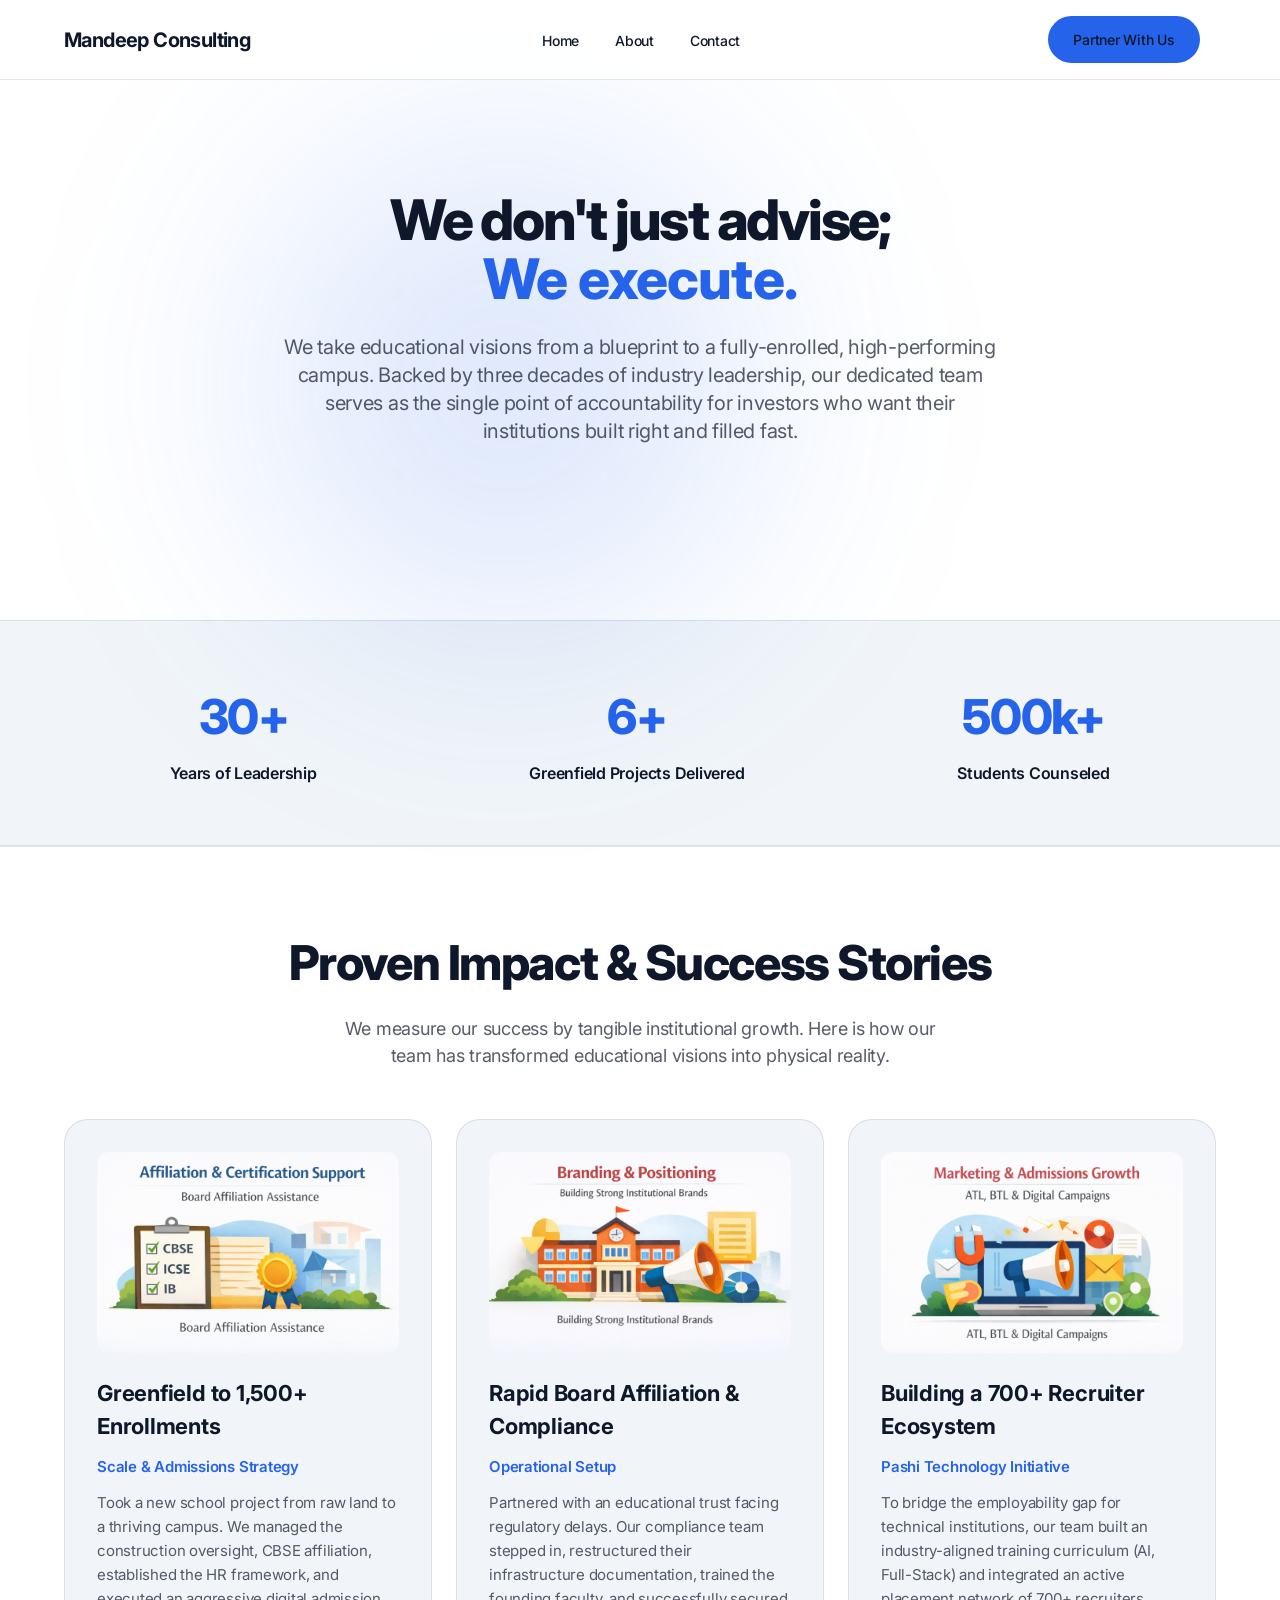
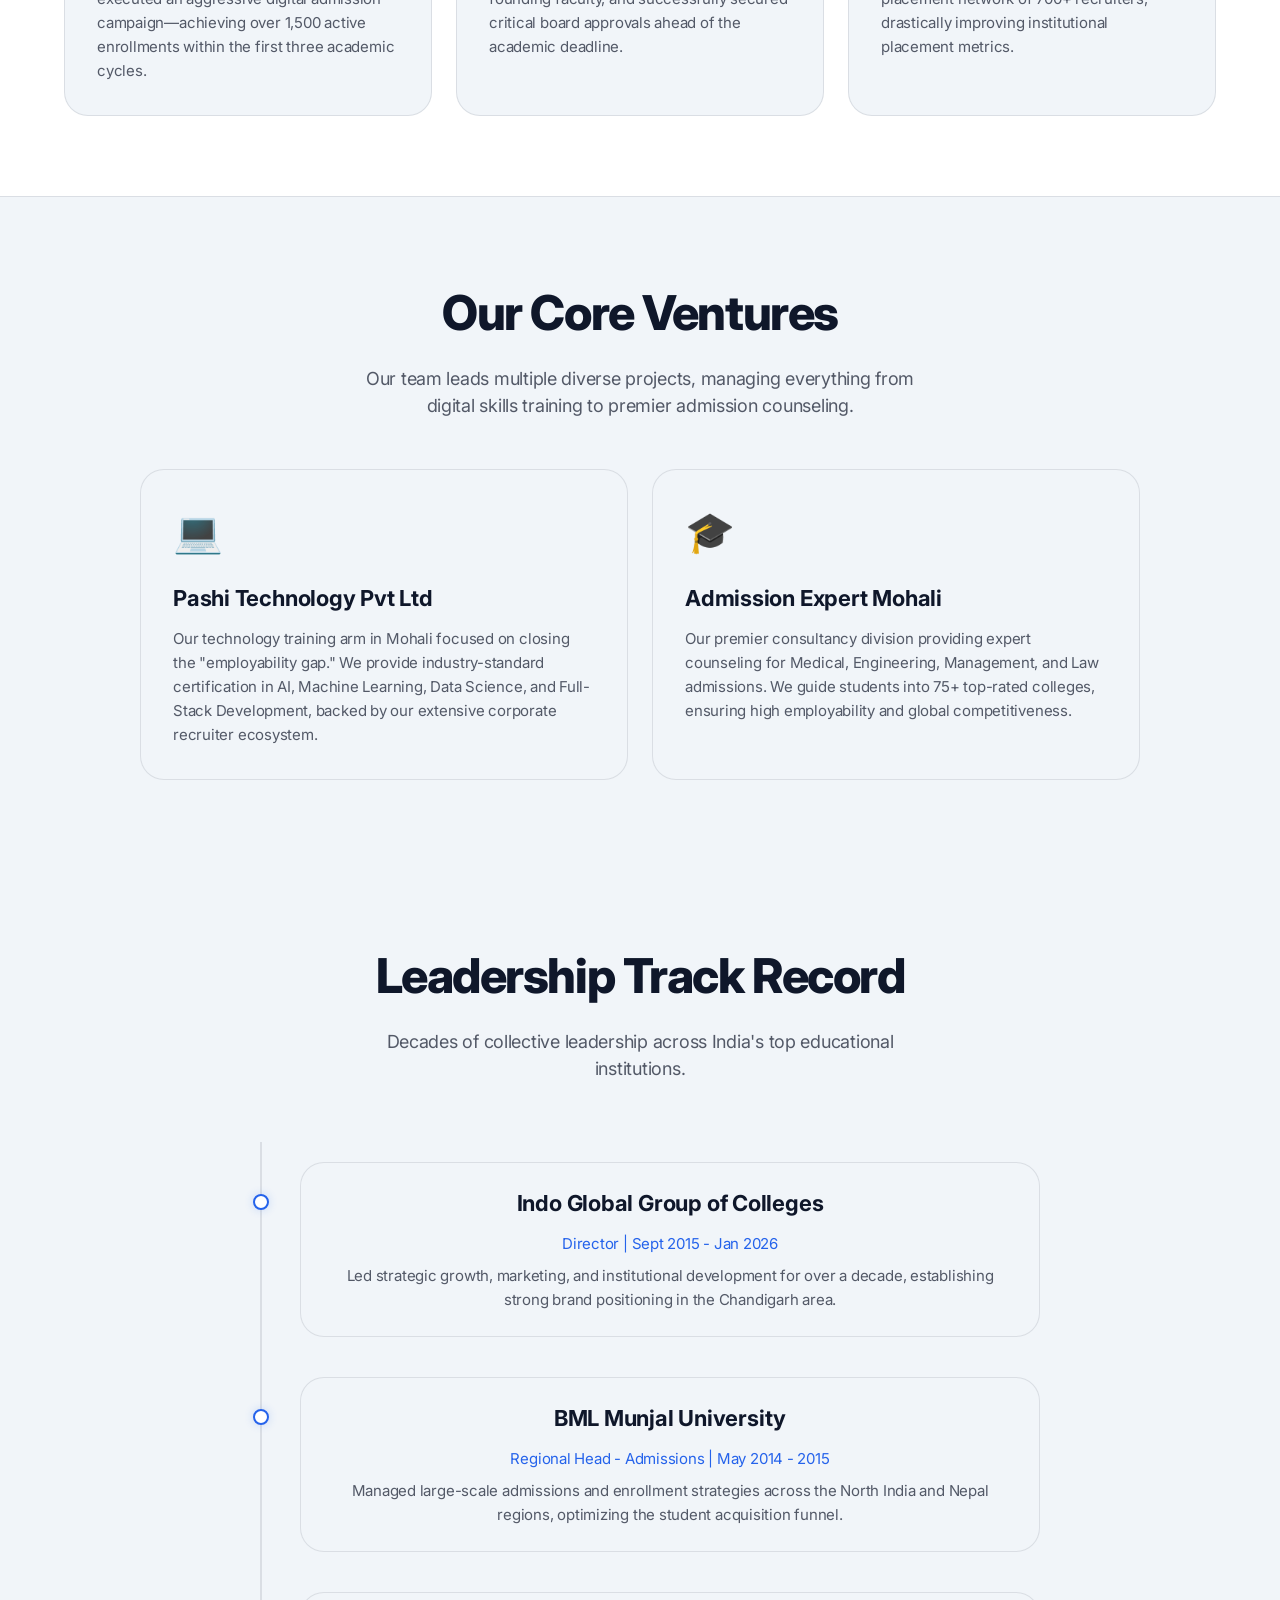
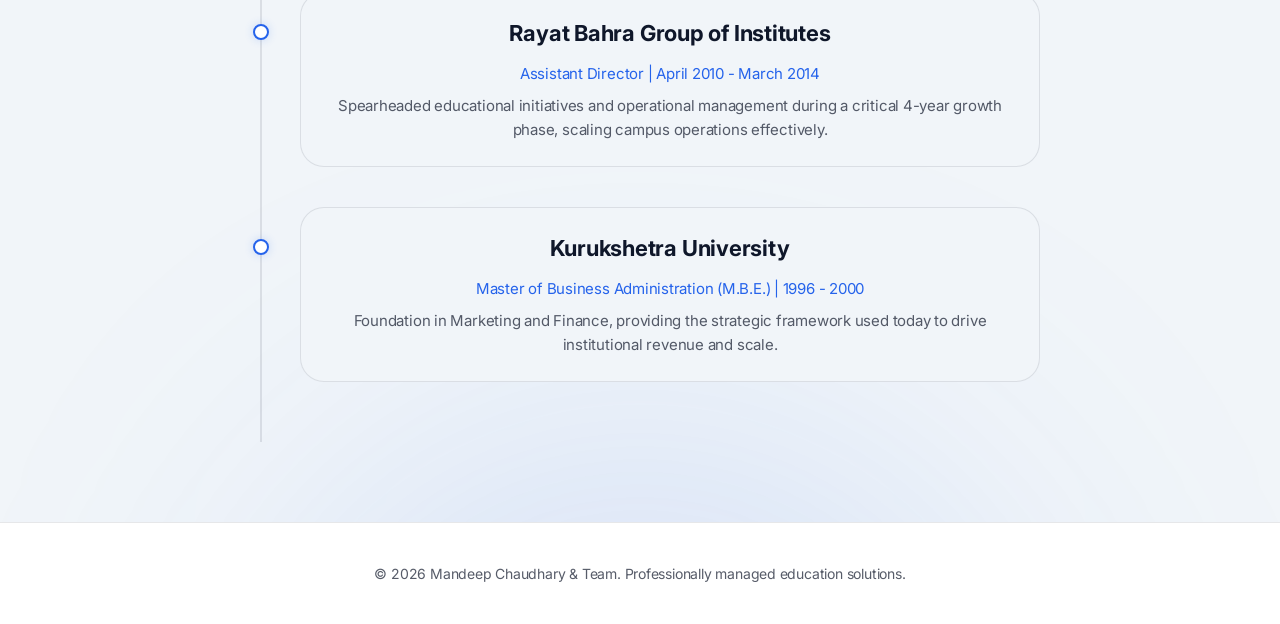
==== commit 3db9b787: "about.html" ====
--- a/about.html
+++ b/about.html
@@ -15,6 +15,7 @@
   <button class="hamburger" id="hamburger">&#9776;</button>
   <nav id="nav-menu">
     <a href="index.html">Home</a>
+    <a href="about.html">About</a>
     <a href="index.html#contact">Contact</a>
     <a href="index.html#contact" class="btn mobile-only-btn">Partner With Us</a>
   </nav>
@@ -50,26 +51,26 @@
 <section class="services" style="padding-top: 80px;">
   <div class="section-header">
     <h2>Proven Impact & Success Stories</h2>
-    <p>We measure our success by tangible institutional growth. Here is how our team has transformed educational visions into reality.</p>
+    <p>We measure our success by tangible institutional growth. Here is how our team has transformed educational visions into physical reality.</p>
   </div>
 
   <div class="grid">
     <div class="service">
-      <div style="font-size: 40px; margin-bottom: 20px;">🚀</div>
+      <img src="Images/work1.png" alt="Greenfield School Construction in Progress" class="service-image">
       <h3>Greenfield to 1,500+ Enrollments</h3>
       <p style="color: var(--primary); margin-bottom: 12px; font-weight: 600;">Scale & Admissions Strategy</p>
-      <p>Took a new school project from raw land to a thriving campus. We managed the CBSE affiliation, established the HR framework, and executed an aggressive digital admission campaign—achieving over 1,500 active enrollments within the first three academic cycles.</p>
+      <p>Took a new school project from raw land to a thriving campus. We managed the construction oversight, CBSE affiliation, established the HR framework, and executed an aggressive digital admission campaign—achieving over 1,500 active enrollments within the first three academic cycles.</p>
     </div>
 
     <div class="service">
-      <div style="font-size: 40px; margin-bottom: 20px;">🏢</div>
+      <img src="Images/work2.png" alt="Completed School Infrastructure and Classrooms" class="service-image">
       <h3>Rapid Board Affiliation & Compliance</h3>
       <p style="color: var(--primary); margin-bottom: 12px; font-weight: 600;">Operational Setup</p>
       <p>Partnered with an educational trust facing regulatory delays. Our compliance team stepped in, restructured their infrastructure documentation, trained the founding faculty, and successfully secured critical board approvals ahead of the academic deadline.</p>
     </div>
 
     <div class="service">
-      <div style="font-size: 40px; margin-bottom: 20px;">💼</div>
+      <img src="Images/work3.png" alt="Students in high-tech computer lab environment" class="service-image">
       <h3>Building a 700+ Recruiter Ecosystem</h3>
       <p style="color: var(--primary); margin-bottom: 12px; font-weight: 600;">Pashi Technology Initiative</p>
       <p>To bridge the employability gap for technical institutions, our team built an industry-aligned training curriculum (AI, Full-Stack) and integrated an active placement network of 700+ recruiters, drastically improving institutional placement metrics.</p>
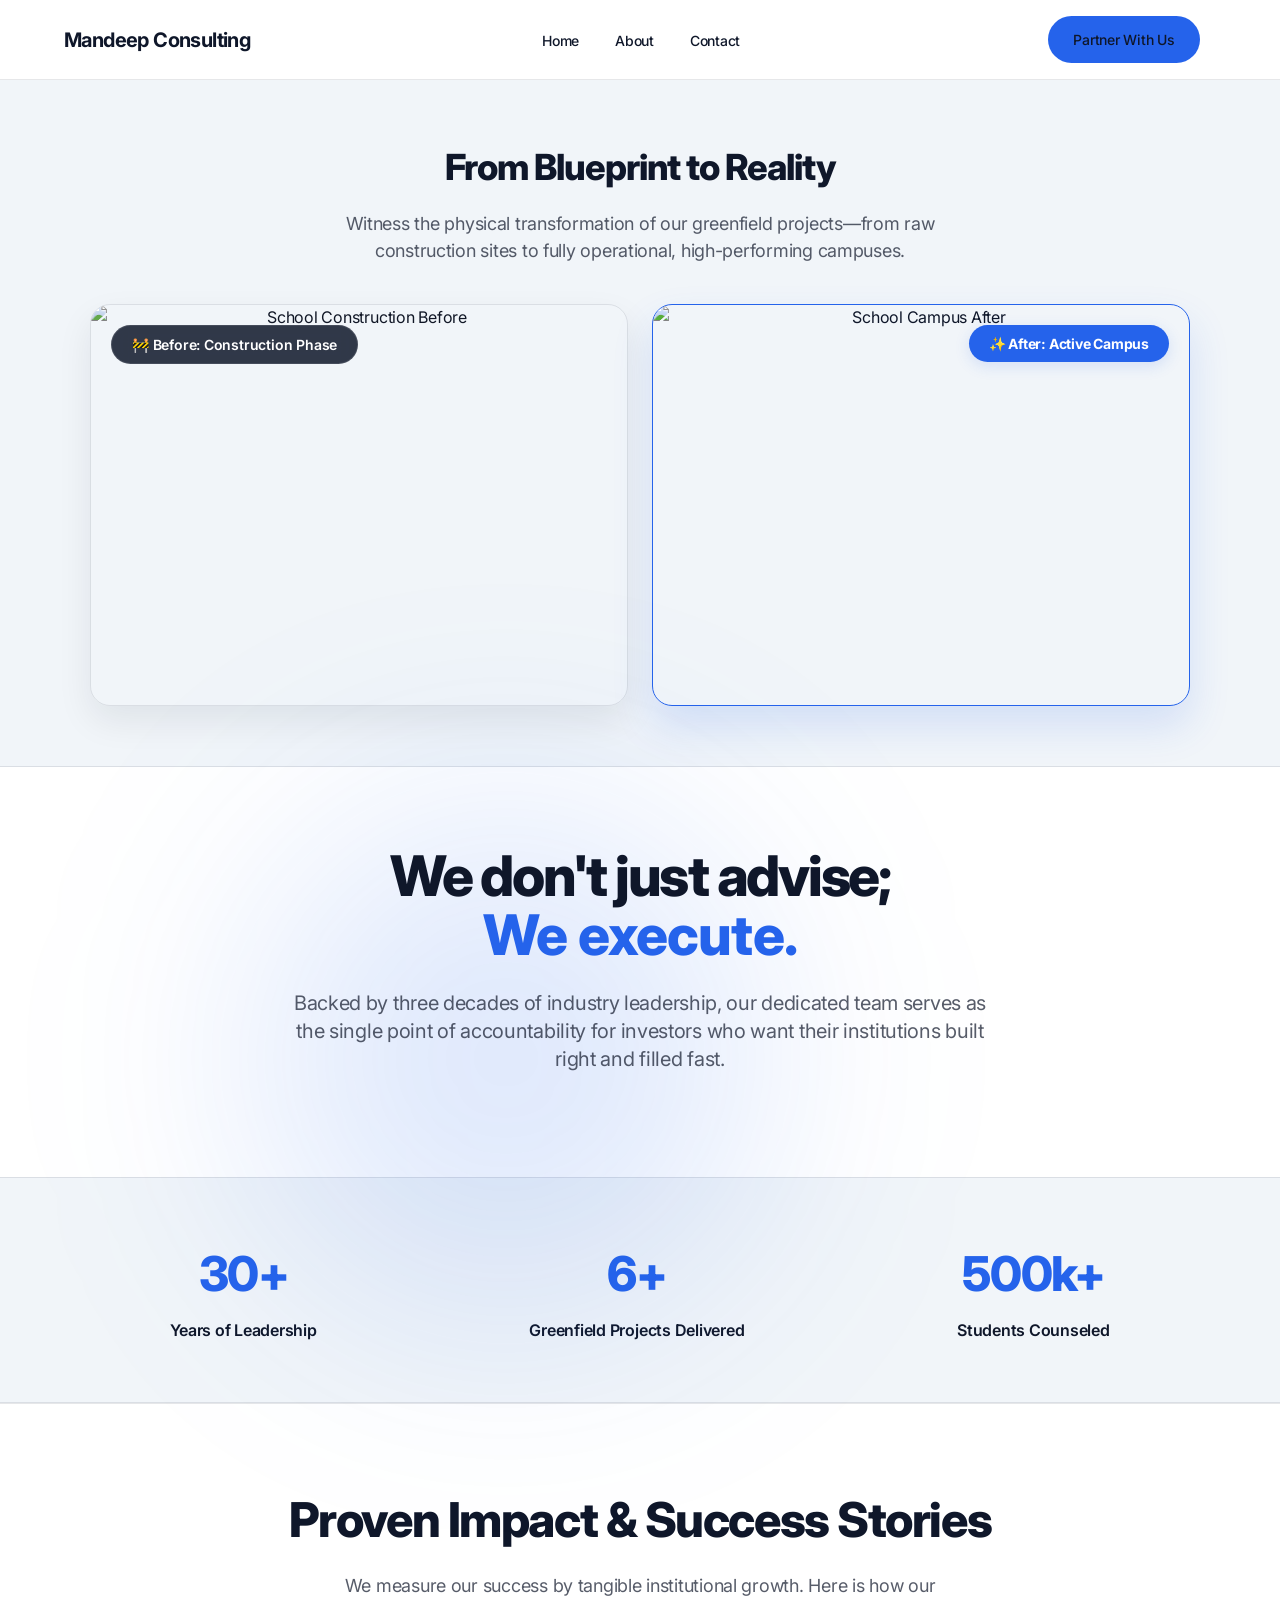
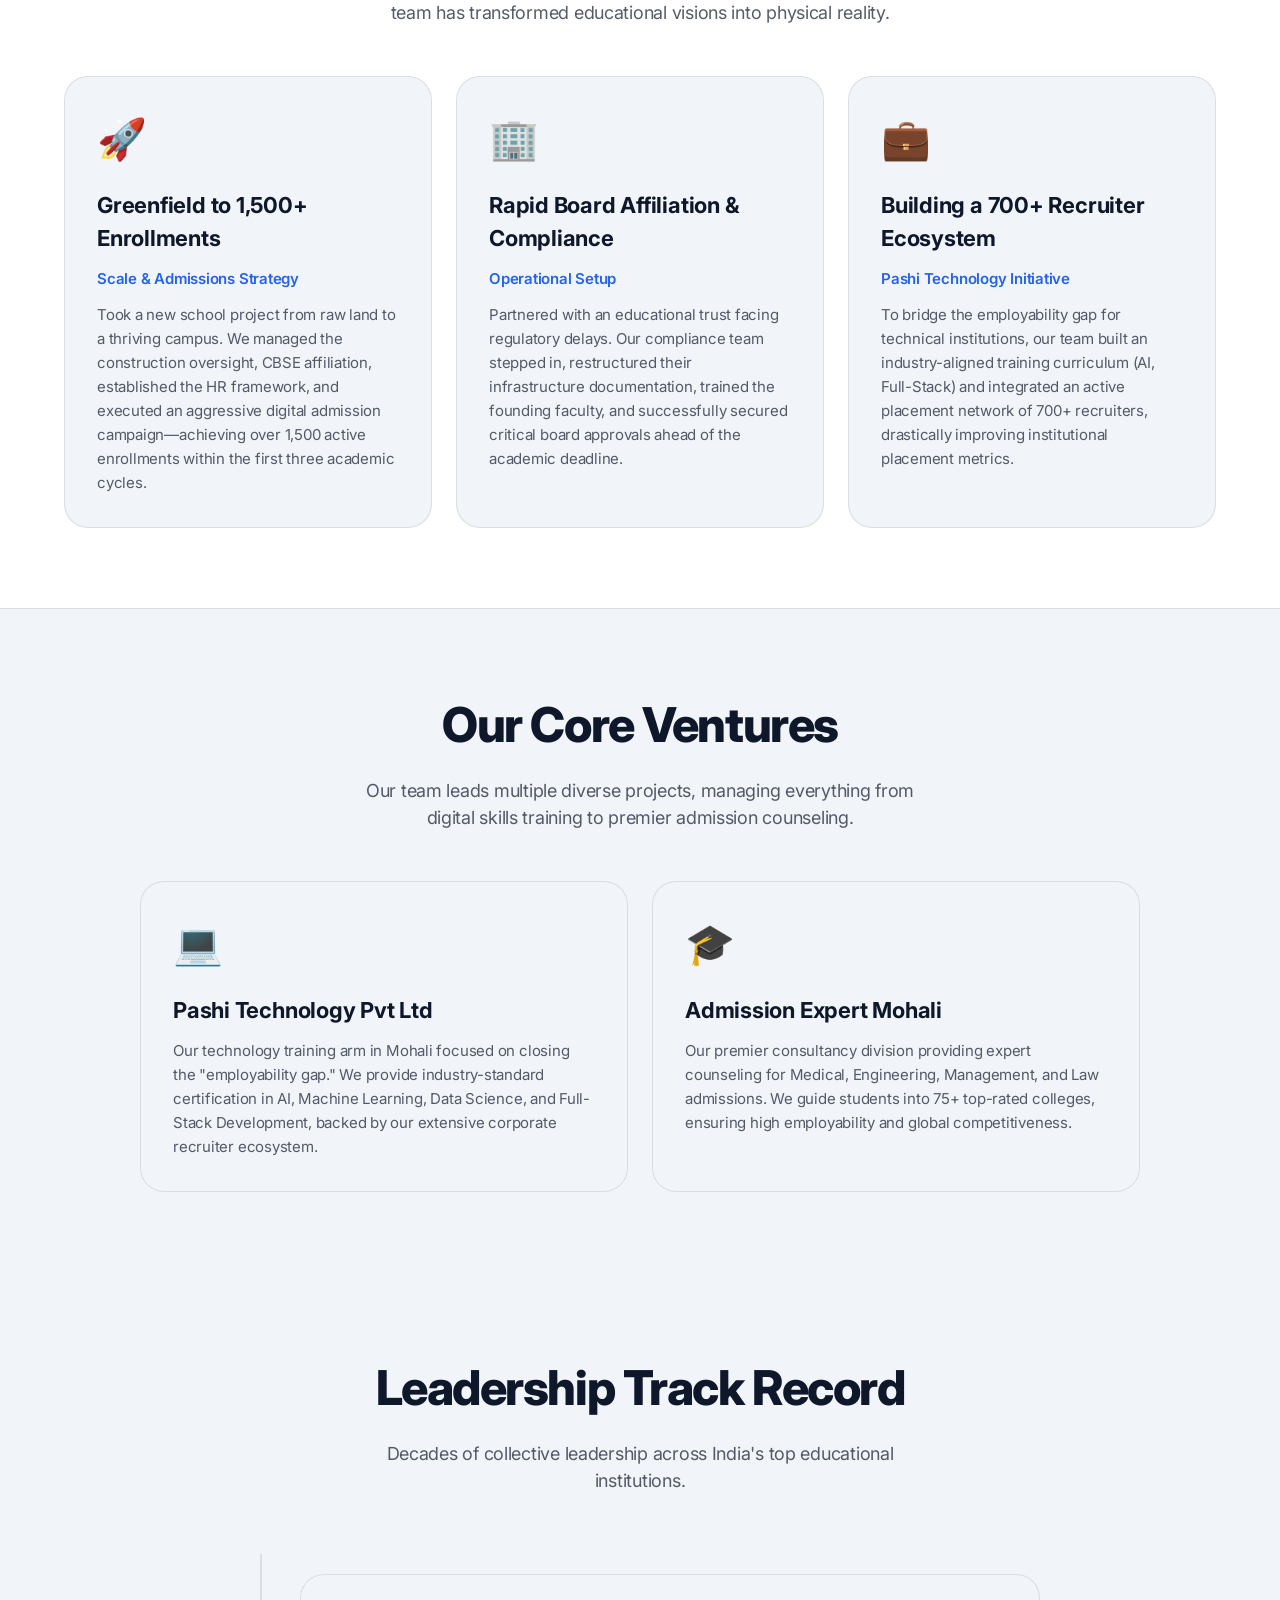
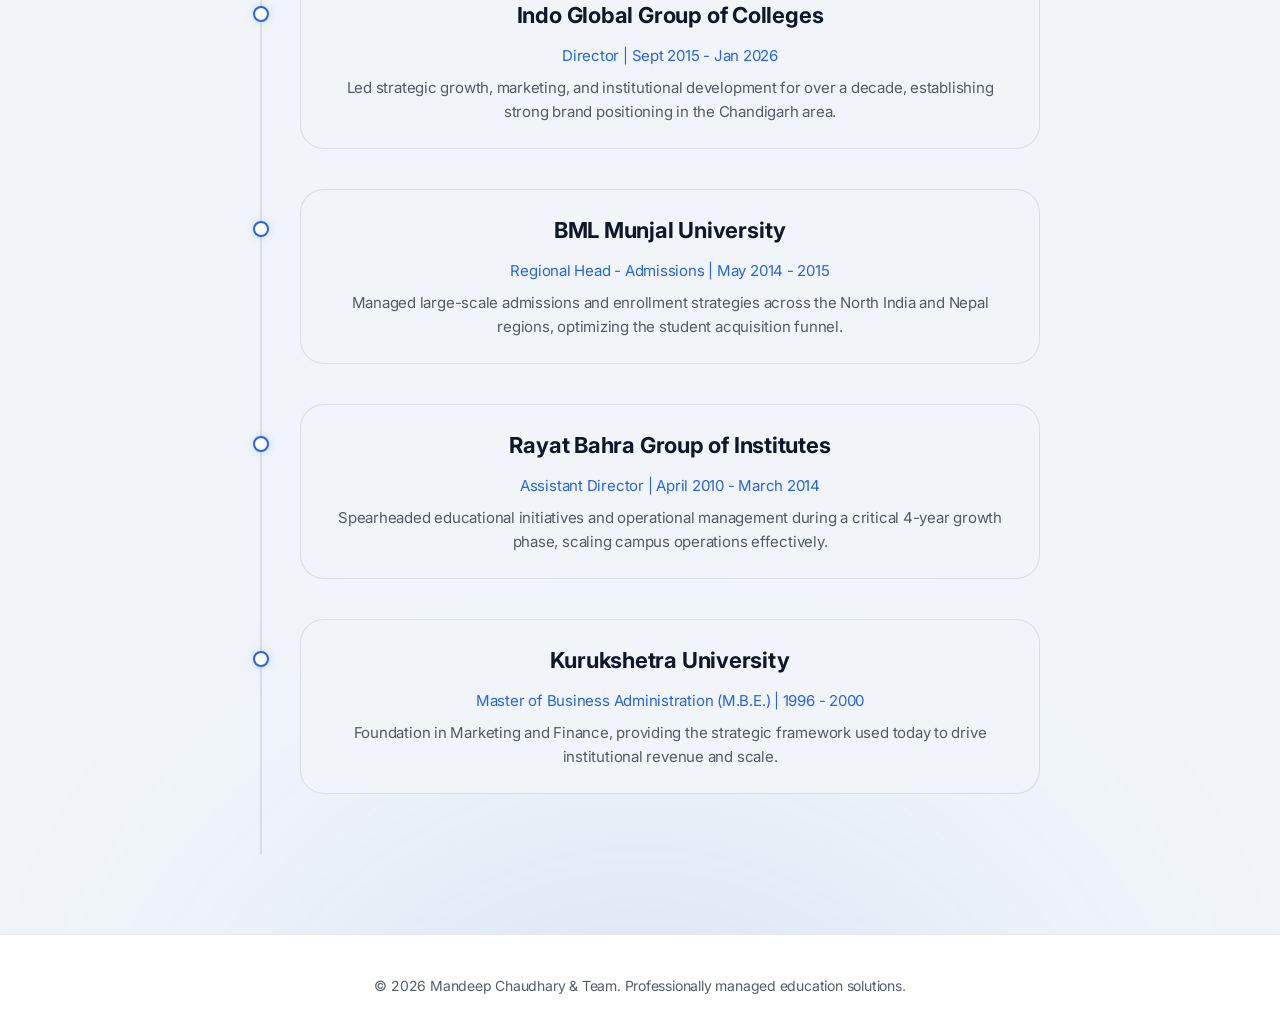
==== commit 1a93d9da: "about.html" ====
--- a/about.html
+++ b/about.html
@@ -22,13 +22,36 @@
   <a href="index.html#contact" class="btn desktop-btn">Partner With Us</a>
 </header>
 
-<section class="hero" style="min-height: 60vh; padding-top: 80px;">
+<section class="transformation-showcase" style="padding: 60px 5%; background: var(--bg-section); text-align: center; border-bottom: 1px solid var(--border-color);">
+  <div class="section-header" style="margin-bottom: 40px;">
+    <h2 style="font-size: 36px; font-weight: 800; color: var(--text-main); margin-bottom: 16px;">From Blueprint to Reality</h2>
+    <p style="color: var(--text-muted); font-size: 18px; max-width: 600px; margin: 0 auto;">Witness the physical transformation of our greenfield projects—from raw construction sites to fully operational, high-performing campuses.</p>
+  </div>
+  
+  <div style="display: flex; gap: 24px; max-width: 1100px; margin: 0 auto; flex-wrap: wrap;">
+    <div style="flex: 1; min-width: 320px; position: relative; border-radius: 20px; overflow: hidden; border: 1px solid var(--border-color); box-shadow: 0 15px 35px rgba(15,23,42,0.08);">
+      <div style="position: absolute; top: 20px; left: 20px; background: rgba(15,23,42,0.85); color: #fff; padding: 8px 20px; border-radius: 99px; font-weight: 600; font-size: 14px; backdrop-filter: blur(8px); border: 1px solid rgba(255,255,255,0.1); z-index: 2;">
+        🚧 Before: Construction Phase
+      </div>
+      <img src="Images/construction-before.jpg" alt="School Construction Before" style="width: 100%; height: 400px; object-fit: cover; display: block; filter: grayscale(20%);">
+    </div>
+    
+    <div style="flex: 1; min-width: 320px; position: relative; border-radius: 20px; overflow: hidden; border: 1px solid var(--primary); box-shadow: 0 20px 40px var(--glow);">
+      <div style="position: absolute; top: 20px; right: 20px; background: var(--primary); color: #fff; padding: 8px 20px; border-radius: 99px; font-weight: 700; font-size: 14px; box-shadow: 0 4px 15px var(--glow); z-index: 2;">
+        ✨ After: Active Campus
+      </div>
+      <img src="Images/campus-after.jpg" alt="School Campus After" style="width: 100%; height: 400px; object-fit: cover; display: block;">
+    </div>
+  </div>
+</section>
+
+<section class="hero" style="min-height: auto; padding-top: 80px; padding-bottom: 80px;">
   <div class="hero-content" style="max-width: 800px; margin: 0 auto; text-align: center;">
     <h1 style="font-size: 56px;">
-      We don't just advise; <br><span>We execute.</span>
+      We don't just advise; <br><span style="color: var(--primary);">We execute.</span>
     </h1>
     <p style="margin: 24px auto;">
-      We take educational visions from a blueprint to a fully-enrolled, high-performing campus. Backed by three decades of industry leadership, our dedicated team serves as the single point of accountability for investors who want their institutions built right and filled fast.
+      Backed by three decades of industry leadership, our dedicated team serves as the single point of accountability for investors who want their institutions built right and filled fast.
     </p>
   </div>
 </section>
@@ -56,21 +79,21 @@
 
   <div class="grid">
     <div class="service">
-      <img src="Images/work1.png" alt="Greenfield School Construction in Progress" class="service-image">
+      <div style="font-size: 40px; margin-bottom: 20px;">🚀</div>
       <h3>Greenfield to 1,500+ Enrollments</h3>
       <p style="color: var(--primary); margin-bottom: 12px; font-weight: 600;">Scale & Admissions Strategy</p>
       <p>Took a new school project from raw land to a thriving campus. We managed the construction oversight, CBSE affiliation, established the HR framework, and executed an aggressive digital admission campaign—achieving over 1,500 active enrollments within the first three academic cycles.</p>
     </div>
 
     <div class="service">
-      <img src="Images/work2.png" alt="Completed School Infrastructure and Classrooms" class="service-image">
+      <div style="font-size: 40px; margin-bottom: 20px;">🏢</div>
       <h3>Rapid Board Affiliation & Compliance</h3>
       <p style="color: var(--primary); margin-bottom: 12px; font-weight: 600;">Operational Setup</p>
       <p>Partnered with an educational trust facing regulatory delays. Our compliance team stepped in, restructured their infrastructure documentation, trained the founding faculty, and successfully secured critical board approvals ahead of the academic deadline.</p>
     </div>
 
     <div class="service">
-      <img src="Images/work3.png" alt="Students in high-tech computer lab environment" class="service-image">
+      <div style="font-size: 40px; margin-bottom: 20px;">💼</div>
       <h3>Building a 700+ Recruiter Ecosystem</h3>
       <p style="color: var(--primary); margin-bottom: 12px; font-weight: 600;">Pashi Technology Initiative</p>
       <p>To bridge the employability gap for technical institutions, our team built an industry-aligned training curriculum (AI, Full-Stack) and integrated an active placement network of 700+ recruiters, drastically improving institutional placement metrics.</p>
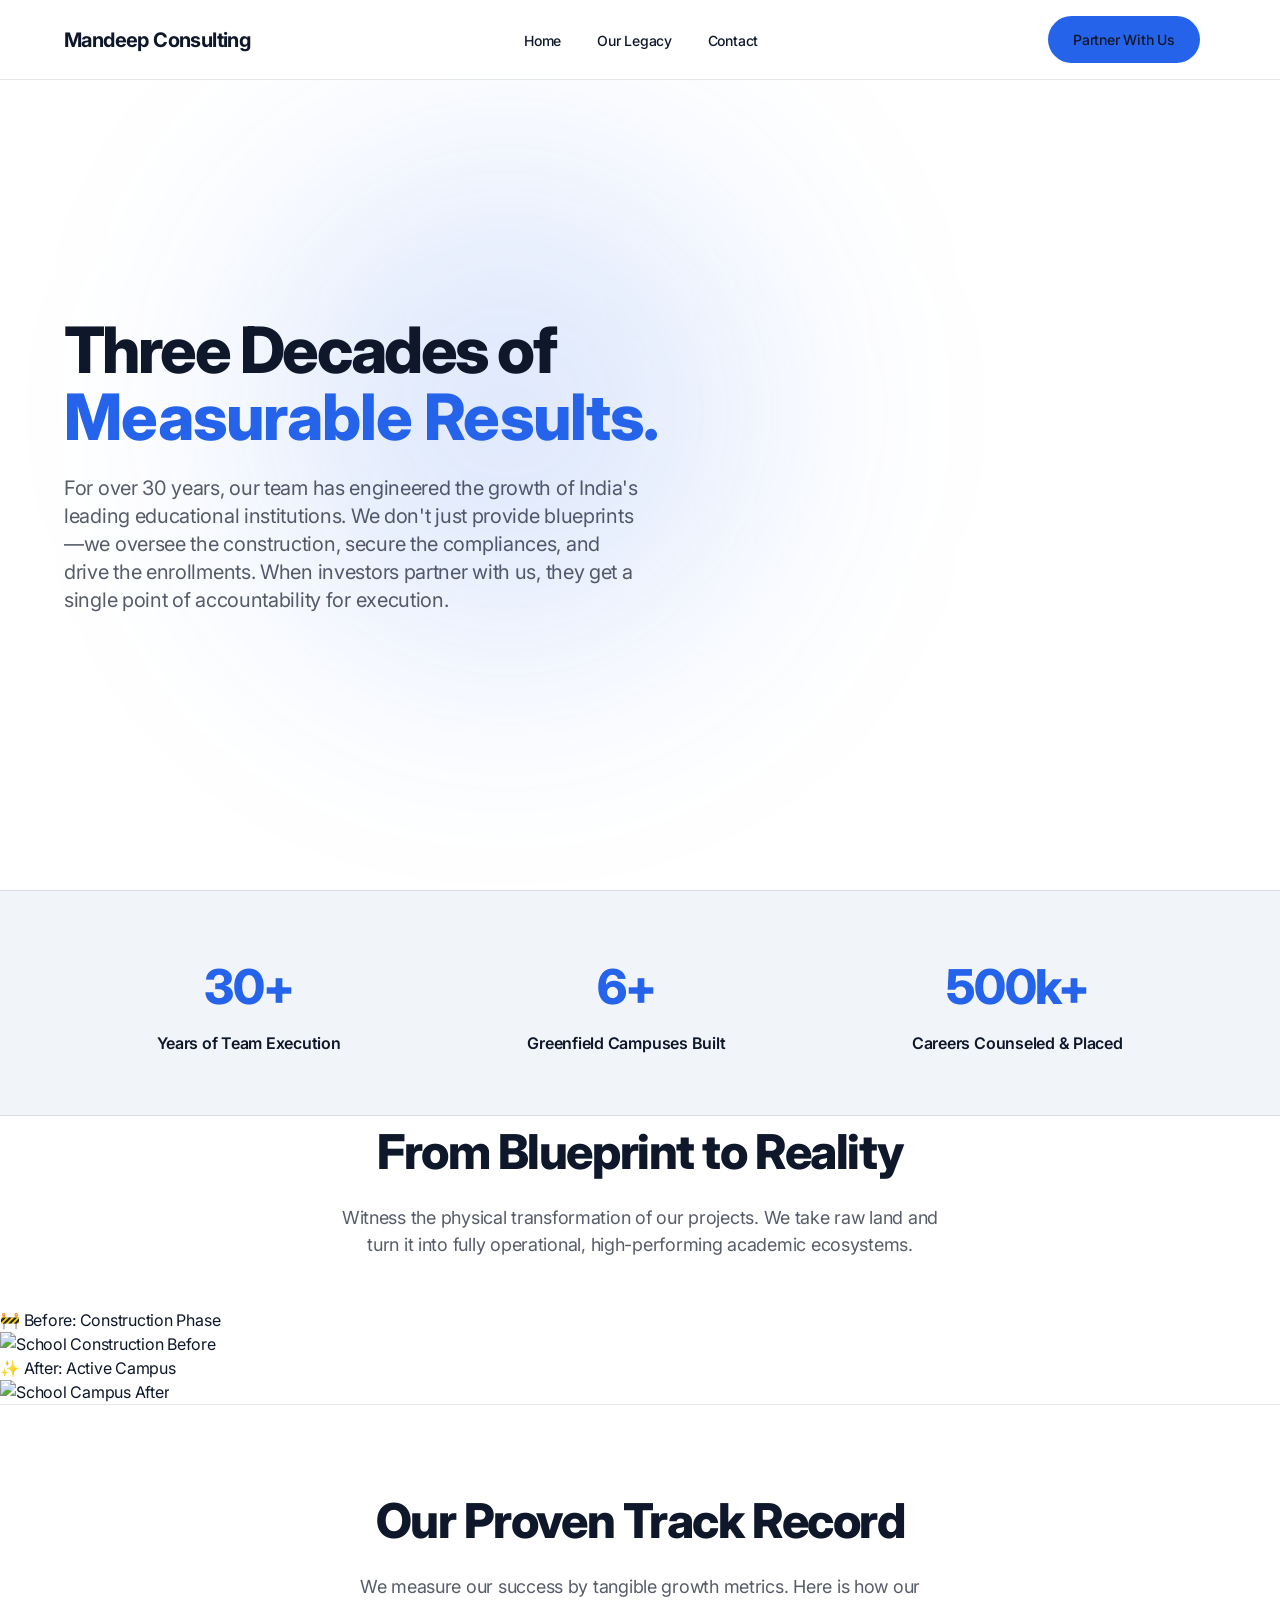
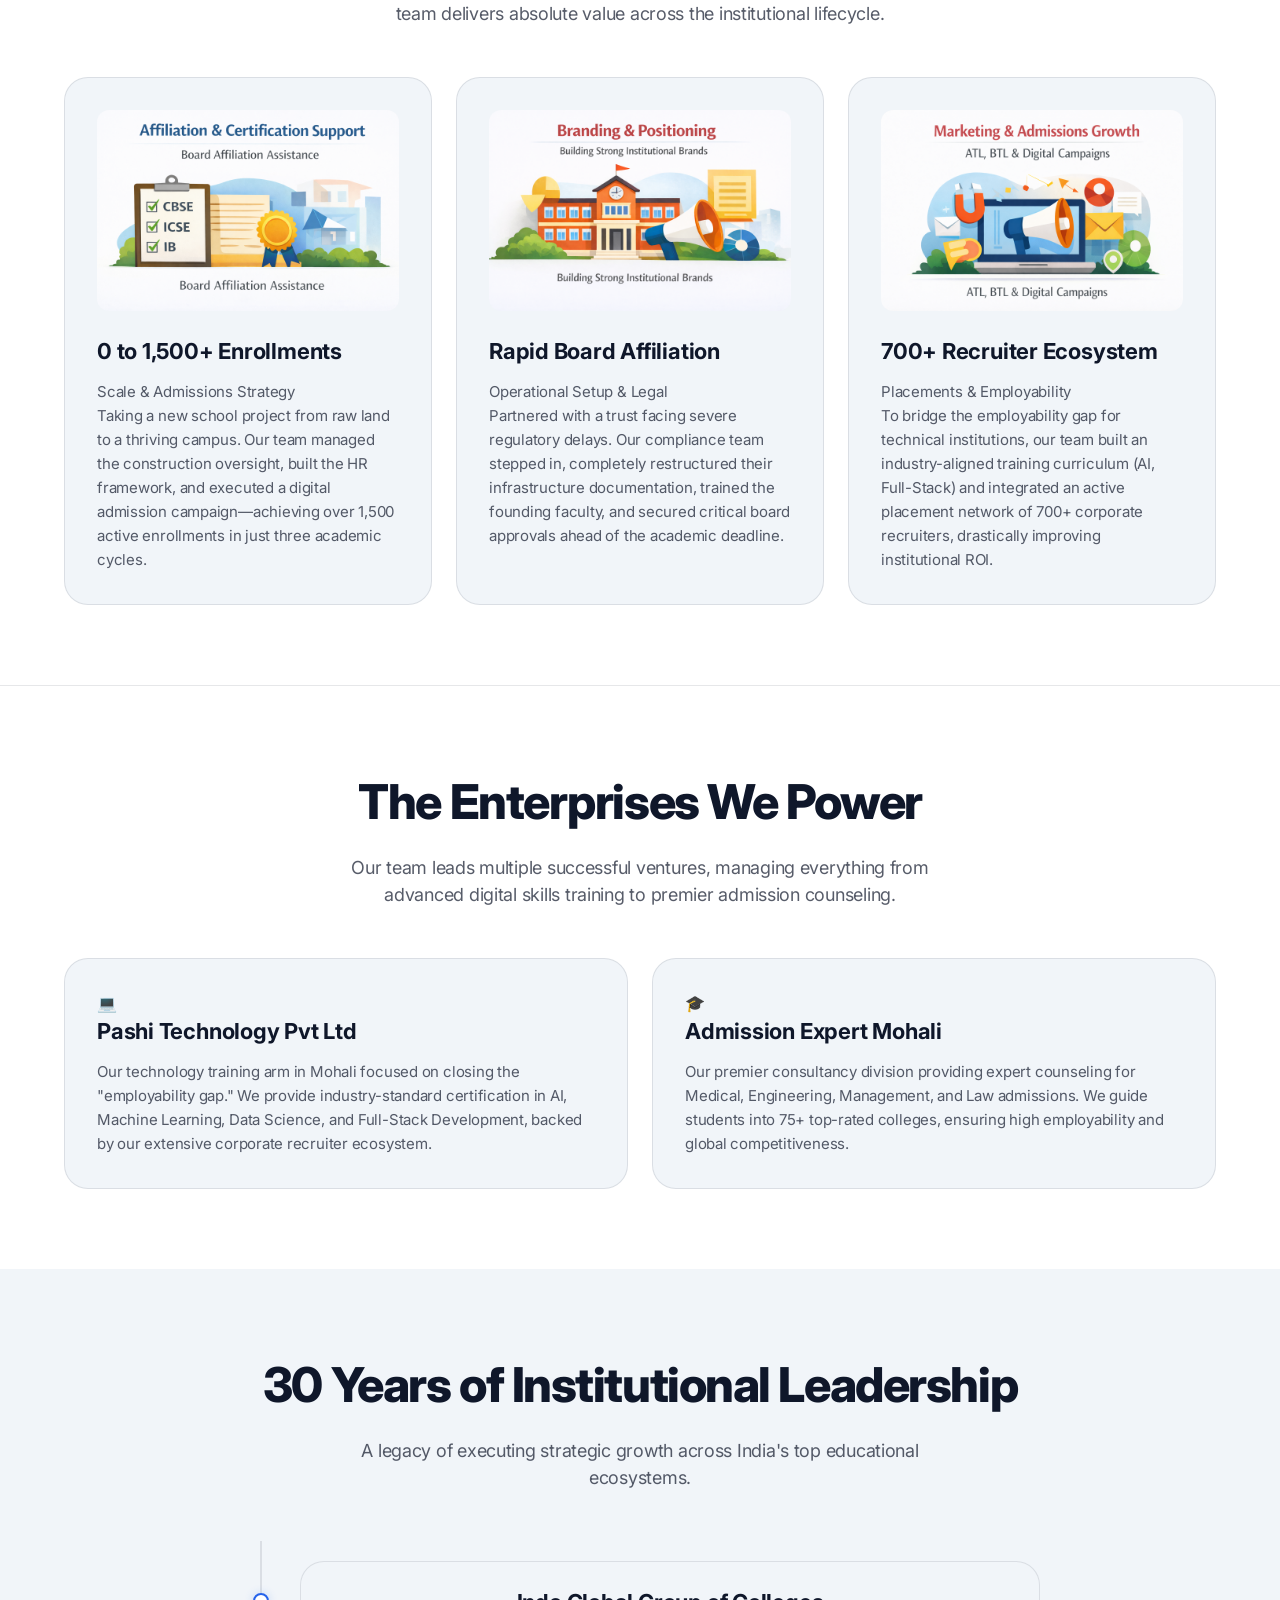
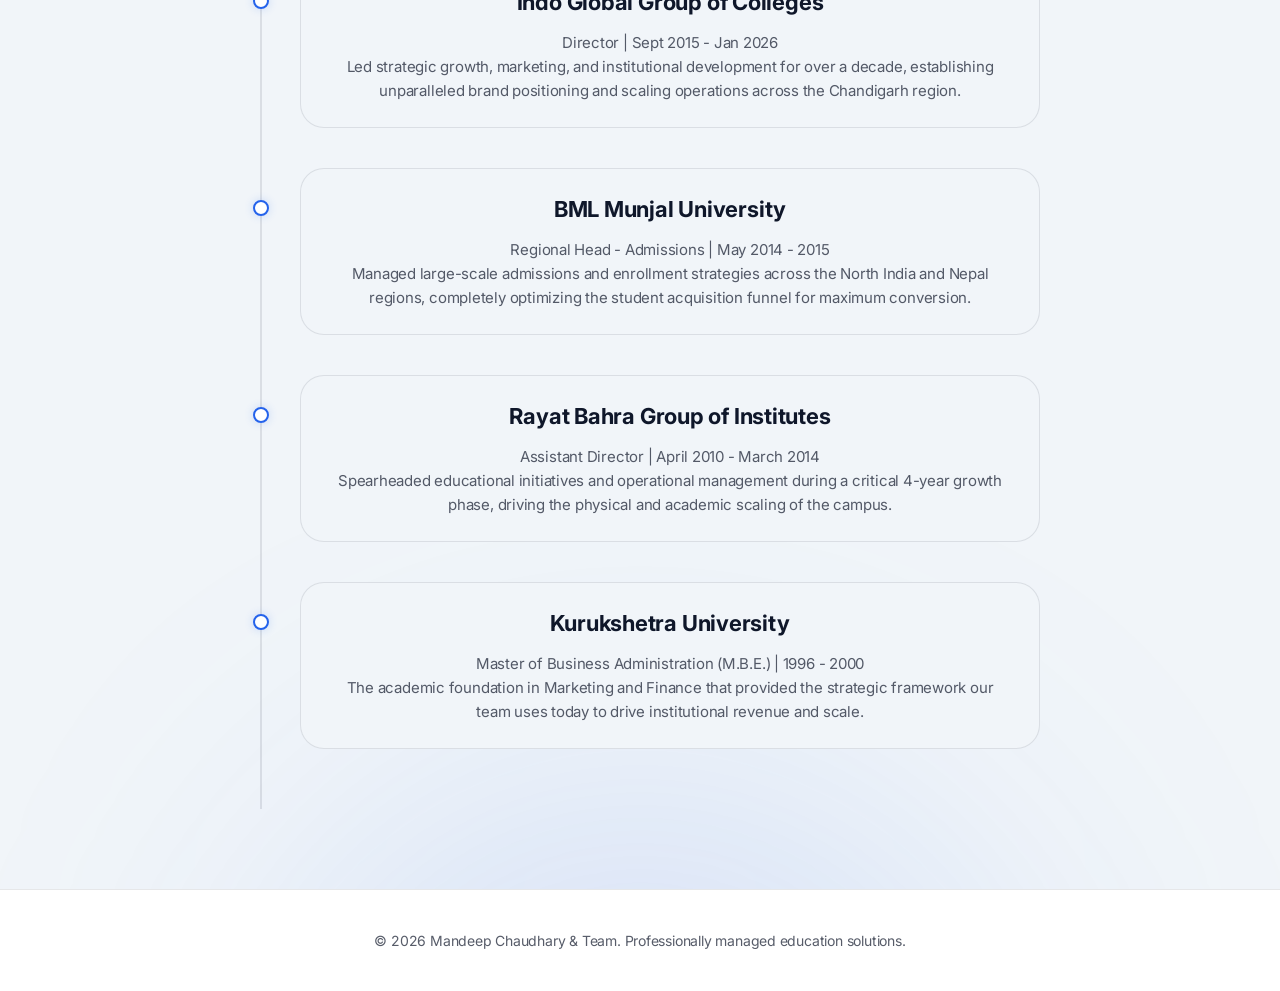
==== commit 087da163: "about.html" ====
--- a/about.html
+++ b/about.html
@@ -2,10 +2,10 @@
 <html lang="en">
 <head>
   <meta charset="UTF-8">
-  <title>About Us | Mandeep Educational Consulting</title>
+  <title>Our 30-Year Legacy | Mandeep Educational Consulting</title>
   <meta name="viewport" content="width=device-width, initial-scale=1.0">
   
-  <link href="https://fonts.googleapis.com/css2?family=Inter:wght@400;500;600;700&display=swap" rel="stylesheet">
+  <link href="https://fonts.googleapis.com/css2?family=Inter:wght@400;500;600;700;800&display=swap" rel="stylesheet">
   <link rel="stylesheet" href="style.css">
 </head>
 <body>
@@ -15,43 +15,18 @@
   <button class="hamburger" id="hamburger">&#9776;</button>
   <nav id="nav-menu">
     <a href="index.html">Home</a>
-    <a href="about.html">About</a>
+    <a href="about.html" class="active">Our Legacy</a>
     <a href="index.html#contact">Contact</a>
     <a href="index.html#contact" class="btn mobile-only-btn">Partner With Us</a>
   </nav>
   <a href="index.html#contact" class="btn desktop-btn">Partner With Us</a>
 </header>
 
-<section class="transformation-showcase" style="padding: 60px 5%; background: var(--bg-section); text-align: center; border-bottom: 1px solid var(--border-color);">
-  <div class="section-header" style="margin-bottom: 40px;">
-    <h2 style="font-size: 36px; font-weight: 800; color: var(--text-main); margin-bottom: 16px;">From Blueprint to Reality</h2>
-    <p style="color: var(--text-muted); font-size: 18px; max-width: 600px; margin: 0 auto;">Witness the physical transformation of our greenfield projects—from raw construction sites to fully operational, high-performing campuses.</p>
-  </div>
-  
-  <div style="display: flex; gap: 24px; max-width: 1100px; margin: 0 auto; flex-wrap: wrap;">
-    <div style="flex: 1; min-width: 320px; position: relative; border-radius: 20px; overflow: hidden; border: 1px solid var(--border-color); box-shadow: 0 15px 35px rgba(15,23,42,0.08);">
-      <div style="position: absolute; top: 20px; left: 20px; background: rgba(15,23,42,0.85); color: #fff; padding: 8px 20px; border-radius: 99px; font-weight: 600; font-size: 14px; backdrop-filter: blur(8px); border: 1px solid rgba(255,255,255,0.1); z-index: 2;">
-        🚧 Before: Construction Phase
-      </div>
-      <img src="Images/construction-before.jpg" alt="School Construction Before" style="width: 100%; height: 400px; object-fit: cover; display: block; filter: grayscale(20%);">
-    </div>
-    
-    <div style="flex: 1; min-width: 320px; position: relative; border-radius: 20px; overflow: hidden; border: 1px solid var(--primary); box-shadow: 0 20px 40px var(--glow);">
-      <div style="position: absolute; top: 20px; right: 20px; background: var(--primary); color: #fff; padding: 8px 20px; border-radius: 99px; font-weight: 700; font-size: 14px; box-shadow: 0 4px 15px var(--glow); z-index: 2;">
-        ✨ After: Active Campus
-      </div>
-      <img src="Images/campus-after.jpg" alt="School Campus After" style="width: 100%; height: 400px; object-fit: cover; display: block;">
-    </div>
-  </div>
-</section>
-
-<section class="hero" style="min-height: auto; padding-top: 80px; padding-bottom: 80px;">
-  <div class="hero-content" style="max-width: 800px; margin: 0 auto; text-align: center;">
-    <h1 style="font-size: 56px;">
-      We don't just advise; <br><span style="color: var(--primary);">We execute.</span>
-    </h1>
-    <p style="margin: 24px auto;">
-      Backed by three decades of industry leadership, our dedicated team serves as the single point of accountability for investors who want their institutions built right and filled fast.
+<section class="hero text-center legacy-hero">
+  <div class="hero-content mx-auto">
+    <h1>Three Decades of <br><span>Measurable Results.</span></h1>
+    <p>
+      For over 30 years, our team has engineered the growth of India's leading educational institutions. We don't just provide blueprints—we oversee the construction, secure the compliances, and drive the enrollments. When investors partner with us, they get a single point of accountability for execution.
     </p>
   </div>
 </section>
@@ -59,85 +34,101 @@
 <section id="impact" class="stats">
   <div class="stat">
     <h2>30+</h2>
-    <p>Years of Leadership</p>
+    <p>Years of Team Execution</p>
   </div>
   <div class="stat">
     <h2>6+</h2>
-    <p>Greenfield Projects Delivered</p>
+    <p>Greenfield Campuses Built</p>
   </div>
   <div class="stat">
     <h2>500k+</h2>
-    <p>Students Counseled</p>
+    <p>Careers Counseled & Placed</p>
   </div>
 </section>
 
-<section class="services" style="padding-top: 80px;">
+<section class="transformation-showcase">
   <div class="section-header">
-    <h2>Proven Impact & Success Stories</h2>
-    <p>We measure our success by tangible institutional growth. Here is how our team has transformed educational visions into physical reality.</p>
+    <h2>From Blueprint to Reality</h2>
+    <p>Witness the physical transformation of our projects. We take raw land and turn it into fully operational, high-performing academic ecosystems.</p>
+  </div>
+  
+  <div class="before-after-grid">
+    <div class="image-card before-card">
+      <div class="badge badge-before">🚧 Before: Construction Phase</div>
+      <img src="Images/construction-before.jpg" alt="School Construction Before">
+    </div>
+    
+    <div class="image-card after-card">
+      <div class="badge badge-after">✨ After: Active Campus</div>
+      <img src="Images/campus-after.jpg" alt="School Campus After">
+    </div>
+  </div>
+</section>
+
+<section class="services">
+  <div class="section-header">
+    <h2>Our Proven Track Record</h2>
+    <p>We measure our success by tangible growth metrics. Here is how our team delivers absolute value across the institutional lifecycle.</p>
   </div>
 
   <div class="grid">
     <div class="service">
-      <div style="font-size: 40px; margin-bottom: 20px;">🚀</div>
-      <h3>Greenfield to 1,500+ Enrollments</h3>
-      <p style="color: var(--primary); margin-bottom: 12px; font-weight: 600;">Scale & Admissions Strategy</p>
-      <p>Took a new school project from raw land to a thriving campus. We managed the construction oversight, CBSE affiliation, established the HR framework, and executed an aggressive digital admission campaign—achieving over 1,500 active enrollments within the first three academic cycles.</p>
+      <img src="Images/work1.png" alt="Campus Enrollments" class="service-image">
+      <h3>0 to 1,500+ Enrollments</h3>
+      <p class="highlight-text">Scale & Admissions Strategy</p>
+      <p>Taking a new school project from raw land to a thriving campus. Our team managed the construction oversight, built the HR framework, and executed a digital admission campaign—achieving over 1,500 active enrollments in just three academic cycles.</p>
     </div>
 
     <div class="service">
-      <div style="font-size: 40px; margin-bottom: 20px;">🏢</div>
-      <h3>Rapid Board Affiliation & Compliance</h3>
-      <p style="color: var(--primary); margin-bottom: 12px; font-weight: 600;">Operational Setup</p>
-      <p>Partnered with an educational trust facing regulatory delays. Our compliance team stepped in, restructured their infrastructure documentation, trained the founding faculty, and successfully secured critical board approvals ahead of the academic deadline.</p>
+      <img src="Images/work2.png" alt="Institutional Compliance" class="service-image">
+      <h3>Rapid Board Affiliation</h3>
+      <p class="highlight-text">Operational Setup & Legal</p>
+      <p>Partnered with a trust facing severe regulatory delays. Our compliance team stepped in, completely restructured their infrastructure documentation, trained the founding faculty, and secured critical board approvals ahead of the academic deadline.</p>
     </div>
 
     <div class="service">
-      <div style="font-size: 40px; margin-bottom: 20px;">💼</div>
-      <h3>Building a 700+ Recruiter Ecosystem</h3>
-      <p style="color: var(--primary); margin-bottom: 12px; font-weight: 600;">Pashi Technology Initiative</p>
-      <p>To bridge the employability gap for technical institutions, our team built an industry-aligned training curriculum (AI, Full-Stack) and integrated an active placement network of 700+ recruiters, drastically improving institutional placement metrics.</p>
+      <img src="Images/work3.png" alt="Placement Network" class="service-image">
+      <h3>700+ Recruiter Ecosystem</h3>
+      <p class="highlight-text">Placements & Employability</p>
+      <p>To bridge the employability gap for technical institutions, our team built an industry-aligned training curriculum (AI, Full-Stack) and integrated an active placement network of 700+ corporate recruiters, drastically improving institutional ROI.</p>
     </div>
   </div>
 </section>
 
-<section class="services" style="padding-top: 80px; background: var(--bg-section);">
+<section class="services bg-alt">
   <div class="section-header">
-    <h2>Our Core Ventures</h2>
-    <p>Our team leads multiple diverse projects, managing everything from digital skills training to premier admission counseling.</p>
+    <h2>The Enterprises We Power</h2>
+    <p>Our team leads multiple successful ventures, managing everything from advanced digital skills training to premier admission counseling.</p>
   </div>
 
-  <div class="grid" style="grid-template-columns: 1fr 1fr; max-width: 1000px; margin: 0 auto;">
-    
+  <div class="grid two-col-grid">
     <div class="service">
-      <div style="font-size: 40px; margin-bottom: 20px;">💻</div>
+      <div class="icon-large">💻</div>
       <h3>Pashi Technology Pvt Ltd</h3>
       <p>Our technology training arm in Mohali focused on closing the "employability gap." We provide industry-standard certification in AI, Machine Learning, Data Science, and Full-Stack Development, backed by our extensive corporate recruiter ecosystem.</p>
     </div>
 
     <div class="service">
-      <div style="font-size: 40px; margin-bottom: 20px;">🎓</div>
+      <div class="icon-large">🎓</div>
       <h3>Admission Expert Mohali</h3>
       <p>Our premier consultancy division providing expert counseling for Medical, Engineering, Management, and Law admissions. We guide students into 75+ top-rated colleges, ensuring high employability and global competitiveness.</p>
     </div>
-
   </div>
 </section>
 
-<section class="cta">
-  <div class="section-header" style="margin-bottom: 60px;">
-    <h2>Leadership Track Record</h2>
-    <p>Decades of collective leadership across India's top educational institutions.</p>
+<section class="cta timeline-section">
+  <div class="section-header">
+    <h2>30 Years of Institutional Leadership</h2>
+    <p>A legacy of executing strategic growth across India's top educational ecosystems.</p>
   </div>
 
   <div class="timeline">
-    
     <div class="timeline-item">
       <div class="timeline-dot"></div>
       <div class="timeline-content service">
         <h3>Indo Global Group of Colleges</h3>
-        <p style="color: var(--primary); margin-bottom: 8px;">Director | Sept 2015 - Jan 2026</p>
-        <p>Led strategic growth, marketing, and institutional development for over a decade, establishing strong brand positioning in the Chandigarh area.</p>
+        <p class="highlight-text">Director | Sept 2015 - Jan 2026</p>
+        <p>Led strategic growth, marketing, and institutional development for over a decade, establishing unparalleled brand positioning and scaling operations across the Chandigarh region.</p>
       </div>
     </div>
 
@@ -145,8 +136,8 @@
       <div class="timeline-dot"></div>
       <div class="timeline-content service">
         <h3>BML Munjal University</h3>
-        <p style="color: var(--primary); margin-bottom: 8px;">Regional Head - Admissions | May 2014 - 2015</p>
-        <p>Managed large-scale admissions and enrollment strategies across the North India and Nepal regions, optimizing the student acquisition funnel.</p>
+        <p class="highlight-text">Regional Head - Admissions | May 2014 - 2015</p>
+        <p>Managed large-scale admissions and enrollment strategies across the North India and Nepal regions, completely optimizing the student acquisition funnel for maximum conversion.</p>
       </div>
     </div>
 
@@ -154,8 +145,8 @@
       <div class="timeline-dot"></div>
       <div class="timeline-content service">
         <h3>Rayat Bahra Group of Institutes</h3>
-        <p style="color: var(--primary); margin-bottom: 8px;">Assistant Director | April 2010 - March 2014</p>
-        <p>Spearheaded educational initiatives and operational management during a critical 4-year growth phase, scaling campus operations effectively.</p>
+        <p class="highlight-text">Assistant Director | April 2010 - March 2014</p>
+        <p>Spearheaded educational initiatives and operational management during a critical 4-year growth phase, driving the physical and academic scaling of the campus.</p>
       </div>
     </div>
 
@@ -163,11 +154,10 @@
       <div class="timeline-dot"></div>
       <div class="timeline-content service">
         <h3>Kurukshetra University</h3>
-        <p style="color: var(--primary); margin-bottom: 8px;">Master of Business Administration (M.B.E.) | 1996 - 2000</p>
-        <p>Foundation in Marketing and Finance, providing the strategic framework used today to drive institutional revenue and scale.</p>
+        <p class="highlight-text">Master of Business Administration (M.B.E.) | 1996 - 2000</p>
+        <p>The academic foundation in Marketing and Finance that provided the strategic framework our team uses today to drive institutional revenue and scale.</p>
       </div>
     </div>
-
   </div>
 </section>
 
